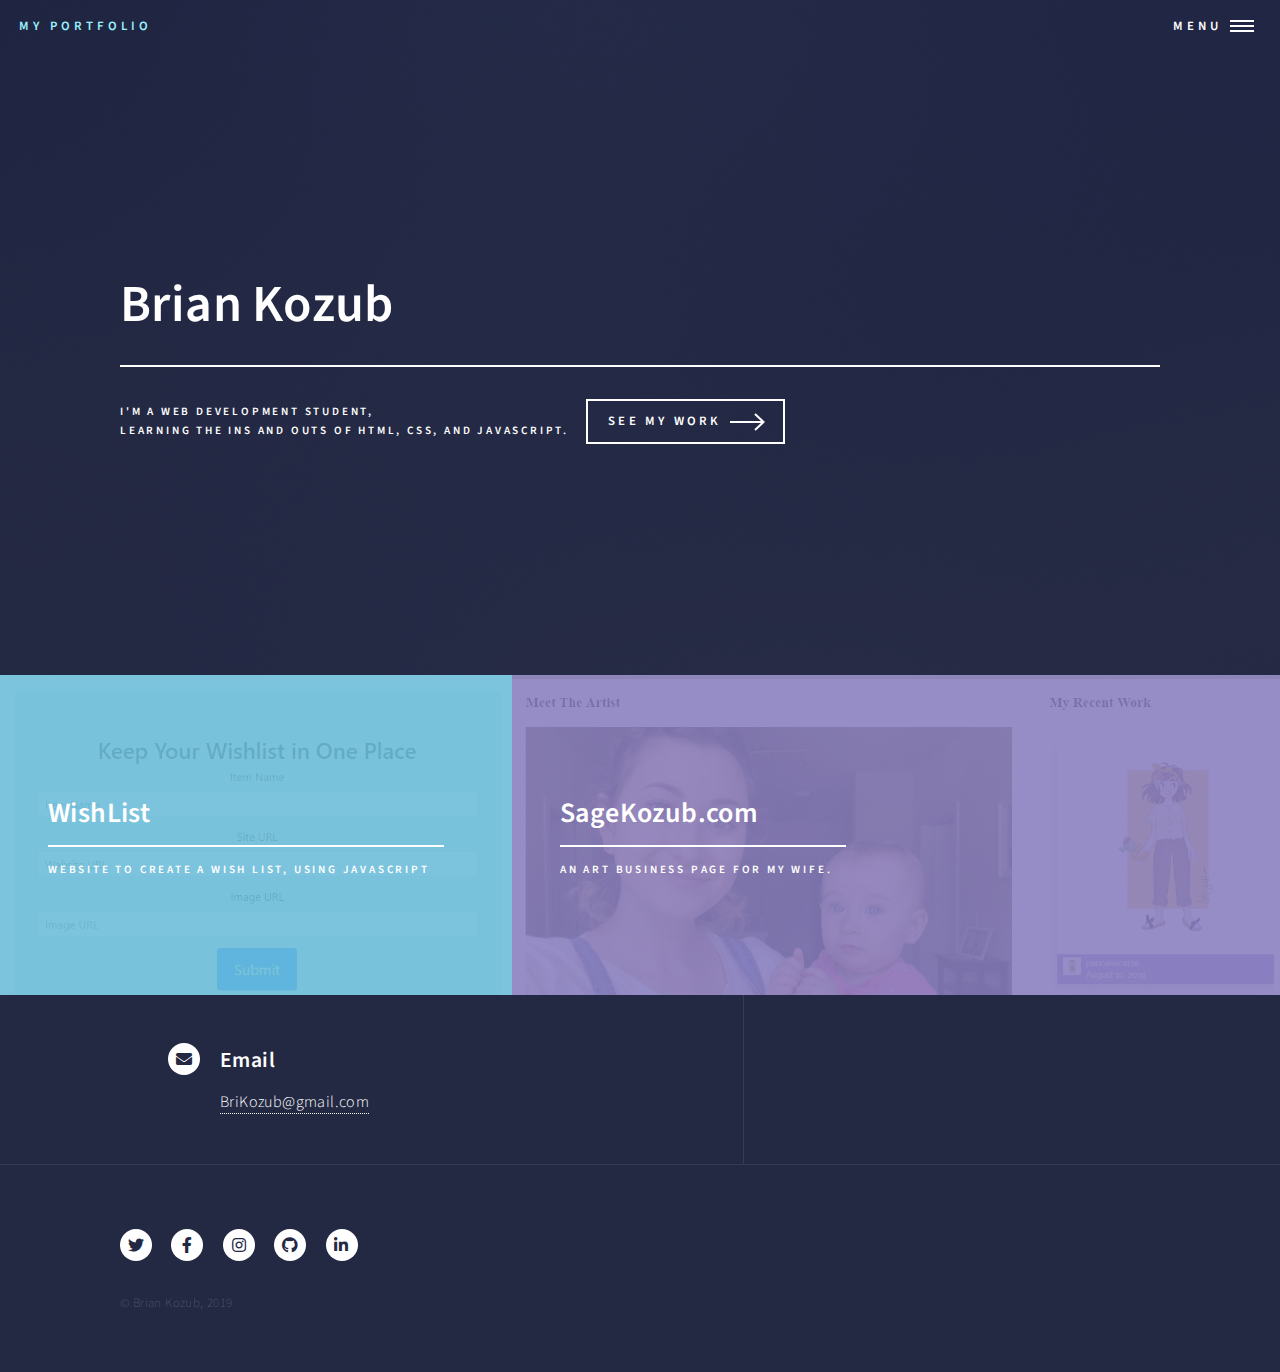
==== index.html @ 7ae71f81 "Add files via upload" ====
<!DOCTYPE HTML>
<!--
	Forty by HTML5 UP
	html5up.net | @ajlkn
	Free for personal and commercial use under the CCA 3.0 license (html5up.net/license)
-->
<html>
	<head>
		<title>My Portfolio</title>
		<meta charset="utf-8" />
		<meta name="viewport" content="width=device-width, initial-scale=1, user-scalable=no" />
		<link rel="stylesheet" href="assets/css/main.css" />
		<noscript><link rel="stylesheet" href="assets/css/noscript.css" /></noscript>
	</head>
	<body class="is-preload">

		<!-- Wrapper -->
			<div id="wrapper">

				<!-- Header -->
					<header id="header" class="alt">
						<a href="index.html" class="logo">My Portfolio</span></a>
						<nav>
							<a href="#menu">Menu</a>
						</nav>
					</header>

				<!-- Menu -->
					<nav id="menu">
						<ul class="links">
							<li><a href="index.html">Home</a></li>
							<li><a href="#one">My Work</a></li>
						</ul>
					</nav>

				<!-- Banner -->
					<section id="banner" class="major">
						<div class="inner">
							<header class="major">
								<h1>Brian Kozub</h1>
							</header>
							<div class="content">
								<p>I'm a web development student,<br>
									learning the ins and outs of HTML, CSS, and JavaScript.</p>
								<ul class="actions">
									<li><a href="#one" class="button next scrolly">See my work</a></li>
								</ul>
							</div>
						</div>
					</section>

				<!-- Main -->
					<div id="main">

						<!-- WishList -->
							<section id="one" class="tiles">
								<article>
									<span class="image">
										<img src="images/pic01.jpg" alt="" />
									</span>
									<header class="major">
										<h3><a href="https://github.com/ticet11/WishList" target="_blank" class="link">WishList</a></h3>
										<p>Website to create a wish list, using JavaScript</p>
									</header>
								</article>
								<article>
									<span class="image">
										<img src="images/pic02.jpg" alt="" />
									</span>
									<header class="major">
										<h3><a href="https://github.com/ticet11/Art-By-Sage" class="link">SageKozub.com</a></h3>
										<p>An art business page for my wife.</p>
									</header>
								</article>
			<!--					<article>
									<span class="image">
										<img src="images/pic03.jpg" alt="" />
									</span>
									<header class="major">
										<h3><a href="landing.html" class="link">Magna</a></h3>
										<p>Lorem etiam nullam</p>
									</header>
								</article> -->
				<!--				<article>
									<span class="image">
										<img src="images/pic04.jpg" alt="" />
									</span>
									<header class="major">
										<h3><a href="landing.html" class="link">Ipsum</a></h3>
										<p>Nisl sed aliquam</p>
									</header>
								</article> -->
				<!--				<article>
									<span class="image">
										<img src="images/pic05.jpg" alt="" />
									</span>
									<header class="major">
										<h3><a href="landing.html" class="link">Consequat</a></h3>
										<p>Ipsum dolor sit amet</p>
									</header>
								</article> -->
						<!--		<article>
									<span class="image">
										<img src="images/pic06.jpg" alt="" />
									</span>
									<header class="major">
										<h3><a href="landing.html" class="link">Etiam</a></h3>
										<p>Feugiat amet tempus</p>
									</header>
								</article> -->
							</section>

					</div>

				<!-- Contact -->
					<section id="contact">
						<div class="inner">
							<section class="split">
								<section>
									<div class="contact-method">
										<span class="icon solid alt fa-envelope"></span>
										<h3>Email</h3>
										<a href="#">BriKozub@gmail.com</a>
									</div>
								</section>
							</section>
						</div>
					</section>

				<!-- Footer -->
					<footer id="footer">
						<div class="inner">
							<ul class="icons">
								<li><a href="https://twitter.com/ticet11" class="icon brands alt fa-twitter"><span class="label">Twitter</span></a></li>
								<li><a href="https://www.facebook.com/brian.m.kozub" class="icon brands alt fa-facebook-f"><span class="label">Facebook</span></a></li>
								<li><a href="https://www.instagram.com/ticet11/" class="icon brands alt fa-instagram"><span class="label">Instagram</span></a></li>
								<li><a href="https://github.com/ticet11" class="icon brands alt fa-github"><span class="label">GitHub</span></a></li>
								<li><a href="https://www.linkedin.com/in/briankozub/" class="icon brands alt fa-linkedin-in"><span class="label">LinkedIn</span></a></li>
							</ul>
							<ul class="copyright">
								<li>&copy; Brian Kozub, 2019</li>
							</ul>
						</div>
					</footer>

			</div>

		<!-- Scripts -->
			<script src="assets/js/jquery.min.js"></script>
			<script src="assets/js/jquery.scrolly.min.js"></script>
			<script src="assets/js/jquery.scrollex.min.js"></script>
			<script src="assets/js/browser.min.js"></script>
			<script src="assets/js/breakpoints.min.js"></script>
			<script src="assets/js/util.js"></script>
			<script src="assets/js/main.js"></script>

	</body>
</html>
---- assets/css/main.css ----
@import url(fontawesome-all.min.css);
@import url("https://fonts.googleapis.com/css?family=Source+Sans+Pro:300,300italic,600,600italic");

/*
	Forty by HTML5 UP
	html5up.net | @ajlkn
	Free for personal and commercial use under the CCA 3.0 license (html5up.net/license)
*/

html, body, div, span, applet, object,
iframe, h1, h2, h3, h4, h5, h6, p, blockquote,
pre, a, abbr, acronym, address, big, cite,
code, del, dfn, em, img, ins, kbd, q, s, samp,
small, strike, strong, sub, sup, tt, var, b,
u, i, center, dl, dt, dd, ol, ul, li, fieldset,
form, label, legend, table, caption, tbody,
tfoot, thead, tr, th, td, article, aside,
canvas, details, embed, figure, figcaption,
footer, header, hgroup, menu, nav, output, ruby,
section, summary, time, mark, audio, video {
	margin: 0;
	padding: 0;
	border: 0;
	font-size: 100%;
	font: inherit;
	vertical-align: baseline;}

article, aside, details, figcaption, figure,
footer, header, hgroup, menu, nav, section {
	display: block;}

body {
	line-height: 1;
}

ol, ul {
	list-style: none;
}

blockquote, q {
	quotes: none;
}

	blockquote:before, blockquote:after, q:before, q:after {
		content: '';
		content: none;
	}

table {
	border-collapse: collapse;
	border-spacing: 0;
}

body {
	-webkit-text-size-adjust: none;
}

mark {
	background-color: transparent;
	color: inherit;
}

input::-moz-focus-inner {
	border: 0;
	padding: 0;
}

input, select, textarea {
	-moz-appearance: none;
	-webkit-appearance: none;
	-ms-appearance: none;
	appearance: none;
}

/* Basic */

	@-ms-viewport {
		width: device-width;
	}

	body {
		-ms-overflow-style: scrollbar;
	}

	@media screen and (max-width: 480px) {

		html, body {
			min-width: 320px;
		}

	}

	html {
		box-sizing: border-box;
	}

	*, *:before, *:after {
		box-sizing: inherit;
	}

	body {
		background: #242943;
	}

		body.is-preload *, body.is-preload *:before, body.is-preload *:after {
			-moz-animation: none !important;
			-webkit-animation: none !important;
			-ms-animation: none !important;
			animation: none !important;
			-moz-transition: none !important;
			-webkit-transition: none !important;
			-ms-transition: none !important;
			transition: none !important;
		}

/* Type */

	body, input, select, textarea {
		color: #ffffff;
		font-family: "Source Sans Pro", Helvetica, sans-serif;
		font-size: 17pt;
		font-weight: 300;
		letter-spacing: 0.025em;
		line-height: 1.65;
	}

		@media screen and (max-width: 1680px) {

			body, input, select, textarea {
				font-size: 14pt;
			}

		}

		@media screen and (max-width: 1280px) {

			body, input, select, textarea {
				font-size: 12pt;
			}

		}

		@media screen and (max-width: 360px) {

			body, input, select, textarea {
				font-size: 11pt;
			}

		}

	a {
		-moz-transition: color 0.2s ease-in-out, border-bottom-color 0.2s ease-in-out;
		-webkit-transition: color 0.2s ease-in-out, border-bottom-color 0.2s ease-in-out;
		-ms-transition: color 0.2s ease-in-out, border-bottom-color 0.2s ease-in-out;
		transition: color 0.2s ease-in-out, border-bottom-color 0.2s ease-in-out;
		border-bottom: dotted 1px;
		color: inherit;
		text-decoration: none;
	}

		a:hover {
			border-bottom-color: transparent;
			color: #9bf1ff !important;
		}

		a:active {
			color: #53e3fb !important;
		}

	strong, b {
		color: #ffffff;
		font-weight: 600;
	}

	em, i {
		font-style: italic;
	}

	p {
		margin: 0 0 2em 0;
	}

	h1, h2, h3, h4, h5, h6 {
		color: #ffffff;
		font-weight: 600;
		line-height: 1.65;
		margin: 0 0 1em 0;
	}

		h1 a, h2 a, h3 a, h4 a, h5 a, h6 a {
			color: inherit;
			border-bottom: 0;
		}

	h1 {
		font-size: 2.5em;
	}

	h2 {
		font-size: 1.75em;
	}

	h3 {
		font-size: 1.35em;
	}

	h4 {
		font-size: 1.1em;
	}

	h5 {
		font-size: 0.9em;
	}

	h6 {
		font-size: 0.7em;
	}

	@media screen and (max-width: 736px) {

		h1 {
			font-size: 2em;
		}

		h2 {
			font-size: 1.5em;
		}

		h3 {
			font-size: 1.25em;
		}

	}

	sub {
		font-size: 0.8em;
		position: relative;
		top: 0.5em;
	}

	sup {
		font-size: 0.8em;
		position: relative;
		top: -0.5em;
	}

	blockquote {
		border-left: solid 4px rgba(212, 212, 255, 0.1);
		font-style: italic;
		margin: 0 0 2em 0;
		padding: 0.5em 0 0.5em 2em;
	}

	code {
		background: rgba(212, 212, 255, 0.035);
		font-family: "Courier New", monospace;
		font-size: 0.9em;
		margin: 0 0.25em;
		padding: 0.25em 0.65em;
	}

	pre {
		-webkit-overflow-scrolling: touch;
		font-family: "Courier New", monospace;
		font-size: 0.9em;
		margin: 0 0 2em 0;
	}

		pre code {
			display: block;
			line-height: 1.75;
			padding: 1em 1.5em;
			overflow-x: auto;
		}

	hr {
		border: 0;
		border-bottom: solid 1px rgba(212, 212, 255, 0.1);
		margin: 2em 0;
	}

		hr.major {
			margin: 3em 0;
		}

	.align-left {
		text-align: left;
	}

	.align-center {
		text-align: center;
	}

	.align-right {
		text-align: right;
	}

/* Row */

	.row {
		display: flex;
		flex-wrap: wrap;
		box-sizing: border-box;
		align-items: stretch;
	}

		.row > * {
			box-sizing: border-box;
		}

		.row.gtr-uniform > * > :last-child {
			margin-bottom: 0;
		}

		.row.aln-left {
			justify-content: flex-start;
		}

		.row.aln-center {
			justify-content: center;
		}

		.row.aln-right {
			justify-content: flex-end;
		}

		.row.aln-top {
			align-items: flex-start;
		}

		.row.aln-middle {
			align-items: center;
		}

		.row.aln-bottom {
			align-items: flex-end;
		}

		.row > .imp {
			order: -1;
		}

		.row > .col-1 {
			width: 8.33333%;
		}

		.row > .off-1 {
			margin-left: 8.33333%;
		}

		.row > .col-2 {
			width: 16.66667%;
		}

		.row > .off-2 {
			margin-left: 16.66667%;
		}

		.row > .col-3 {
			width: 25%;
		}

		.row > .off-3 {
			margin-left: 25%;
		}

		.row > .col-4 {
			width: 33.33333%;
		}

		.row > .off-4 {
			margin-left: 33.33333%;
		}

		.row > .col-5 {
			width: 41.66667%;
		}

		.row > .off-5 {
			margin-left: 41.66667%;
		}

		.row > .col-6 {
			width: 50%;
		}

		.row > .off-6 {
			margin-left: 50%;
		}

		.row > .col-7 {
			width: 58.33333%;
		}

		.row > .off-7 {
			margin-left: 58.33333%;
		}

		.row > .col-8 {
			width: 66.66667%;
		}

		.row > .off-8 {
			margin-left: 66.66667%;
		}

		.row > .col-9 {
			width: 75%;
		}

		.row > .off-9 {
			margin-left: 75%;
		}

		.row > .col-10 {
			width: 83.33333%;
		}

		.row > .off-10 {
			margin-left: 83.33333%;
		}

		.row > .col-11 {
			width: 91.66667%;
		}

		.row > .off-11 {
			margin-left: 91.66667%;
		}

		.row > .col-12 {
			width: 100%;
		}

		.row > .off-12 {
			margin-left: 100%;
		}

		.row.gtr-0 {
			margin-top: 0;
			margin-left: 0em;
		}

			.row.gtr-0 > * {
				padding: 0 0 0 0em;
			}

			.row.gtr-0.gtr-uniform {
				margin-top: 0em;
			}

				.row.gtr-0.gtr-uniform > * {
					padding-top: 0em;
				}

		.row.gtr-25 {
			margin-top: 0;
			margin-left: -0.5em;
		}

			.row.gtr-25 > * {
				padding: 0 0 0 0.5em;
			}

			.row.gtr-25.gtr-uniform {
				margin-top: -0.5em;
			}

				.row.gtr-25.gtr-uniform > * {
					padding-top: 0.5em;
				}

		.row.gtr-50 {
			margin-top: 0;
			margin-left: -1em;
		}

			.row.gtr-50 > * {
				padding: 0 0 0 1em;
			}

			.row.gtr-50.gtr-uniform {
				margin-top: -1em;
			}

				.row.gtr-50.gtr-uniform > * {
					padding-top: 1em;
				}

		.row {
			margin-top: 0;
			margin-left: -2em;
		}

			.row > * {
				padding: 0 0 0 2em;
			}

			.row.gtr-uniform {
				margin-top: -2em;
			}

				.row.gtr-uniform > * {
					padding-top: 2em;
				}

		.row.gtr-150 {
			margin-top: 0;
			margin-left: -3em;
		}

			.row.gtr-150 > * {
				padding: 0 0 0 3em;
			}

			.row.gtr-150.gtr-uniform {
				margin-top: -3em;
			}

				.row.gtr-150.gtr-uniform > * {
					padding-top: 3em;
				}

		.row.gtr-200 {
			margin-top: 0;
			margin-left: -4em;
		}

			.row.gtr-200 > * {
				padding: 0 0 0 4em;
			}

			.row.gtr-200.gtr-uniform {
				margin-top: -4em;
			}

				.row.gtr-200.gtr-uniform > * {
					padding-top: 4em;
				}

		@media screen and (max-width: 1680px) {

			.row {
				display: flex;
				flex-wrap: wrap;
				box-sizing: border-box;
				align-items: stretch;
			}

				.row > * {
					box-sizing: border-box;
				}

				.row.gtr-uniform > * > :last-child {
					margin-bottom: 0;
				}

				.row.aln-left {
					justify-content: flex-start;
				}

				.row.aln-center {
					justify-content: center;
				}

				.row.aln-right {
					justify-content: flex-end;
				}

				.row.aln-top {
					align-items: flex-start;
				}

				.row.aln-middle {
					align-items: center;
				}

				.row.aln-bottom {
					align-items: flex-end;
				}

				.row > .imp-xlarge {
					order: -1;
				}

				.row > .col-1-xlarge {
					width: 8.33333%;
				}

				.row > .off-1-xlarge {
					margin-left: 8.33333%;
				}

				.row > .col-2-xlarge {
					width: 16.66667%;
				}

				.row > .off-2-xlarge {
					margin-left: 16.66667%;
				}

				.row > .col-3-xlarge {
					width: 25%;
				}

				.row > .off-3-xlarge {
					margin-left: 25%;
				}

				.row > .col-4-xlarge {
					width: 33.33333%;
				}

				.row > .off-4-xlarge {
					margin-left: 33.33333%;
				}

				.row > .col-5-xlarge {
					width: 41.66667%;
				}

				.row > .off-5-xlarge {
					margin-left: 41.66667%;
				}

				.row > .col-6-xlarge {
					width: 50%;
				}

				.row > .off-6-xlarge {
					margin-left: 50%;
				}

				.row > .col-7-xlarge {
					width: 58.33333%;
				}

				.row > .off-7-xlarge {
					margin-left: 58.33333%;
				}

				.row > .col-8-xlarge {
					width: 66.66667%;
				}

				.row > .off-8-xlarge {
					margin-left: 66.66667%;
				}

				.row > .col-9-xlarge {
					width: 75%;
				}

				.row > .off-9-xlarge {
					margin-left: 75%;
				}

				.row > .col-10-xlarge {
					width: 83.33333%;
				}

				.row > .off-10-xlarge {
					margin-left: 83.33333%;
				}

				.row > .col-11-xlarge {
					width: 91.66667%;
				}

				.row > .off-11-xlarge {
					margin-left: 91.66667%;
				}

				.row > .col-12-xlarge {
					width: 100%;
				}

				.row > .off-12-xlarge {
					margin-left: 100%;
				}

				.row.gtr-0 {
					margin-top: 0;
					margin-left: 0em;
				}

					.row.gtr-0 > * {
						padding: 0 0 0 0em;
					}

					.row.gtr-0.gtr-uniform {
						margin-top: 0em;
					}

						.row.gtr-0.gtr-uniform > * {
							padding-top: 0em;
						}

				.row.gtr-25 {
					margin-top: 0;
					margin-left: -0.5em;
				}

					.row.gtr-25 > * {
						padding: 0 0 0 0.5em;
					}

					.row.gtr-25.gtr-uniform {
						margin-top: -0.5em;
					}

						.row.gtr-25.gtr-uniform > * {
							padding-top: 0.5em;
						}

				.row.gtr-50 {
					margin-top: 0;
					margin-left: -1em;
				}

					.row.gtr-50 > * {
						padding: 0 0 0 1em;
					}

					.row.gtr-50.gtr-uniform {
						margin-top: -1em;
					}

						.row.gtr-50.gtr-uniform > * {
							padding-top: 1em;
						}

				.row {
					margin-top: 0;
					margin-left: -2em;
				}

					.row > * {
						padding: 0 0 0 2em;
					}

					.row.gtr-uniform {
						margin-top: -2em;
					}

						.row.gtr-uniform > * {
							padding-top: 2em;
						}

				.row.gtr-150 {
					margin-top: 0;
					margin-left: -3em;
				}

					.row.gtr-150 > * {
						padding: 0 0 0 3em;
					}

					.row.gtr-150.gtr-uniform {
						margin-top: -3em;
					}

						.row.gtr-150.gtr-uniform > * {
							padding-top: 3em;
						}

				.row.gtr-200 {
					margin-top: 0;
					margin-left: -4em;
				}

					.row.gtr-200 > * {
						padding: 0 0 0 4em;
					}

					.row.gtr-200.gtr-uniform {
						margin-top: -4em;
					}

						.row.gtr-200.gtr-uniform > * {
							padding-top: 4em;
						}

		}

		@media screen and (max-width: 1280px) {

			.row {
				display: flex;
				flex-wrap: wrap;
				box-sizing: border-box;
				align-items: stretch;
			}

				.row > * {
					box-sizing: border-box;
				}

				.row.gtr-uniform > * > :last-child {
					margin-bottom: 0;
				}

				.row.aln-left {
					justify-content: flex-start;
				}

				.row.aln-center {
					justify-content: center;
				}

				.row.aln-right {
					justify-content: flex-end;
				}

				.row.aln-top {
					align-items: flex-start;
				}

				.row.aln-middle {
					align-items: center;
				}

				.row.aln-bottom {
					align-items: flex-end;
				}

				.row > .imp-large {
					order: -1;
				}

				.row > .col-1-large {
					width: 8.33333%;
				}

				.row > .off-1-large {
					margin-left: 8.33333%;
				}

				.row > .col-2-large {
					width: 16.66667%;
				}

				.row > .off-2-large {
					margin-left: 16.66667%;
				}

				.row > .col-3-large {
					width: 25%;
				}

				.row > .off-3-large {
					margin-left: 25%;
				}

				.row > .col-4-large {
					width: 33.33333%;
				}

				.row > .off-4-large {
					margin-left: 33.33333%;
				}

				.row > .col-5-large {
					width: 41.66667%;
				}

				.row > .off-5-large {
					margin-left: 41.66667%;
				}

				.row > .col-6-large {
					width: 50%;
				}

				.row > .off-6-large {
					margin-left: 50%;
				}

				.row > .col-7-large {
					width: 58.33333%;
				}

				.row > .off-7-large {
					margin-left: 58.33333%;
				}

				.row > .col-8-large {
					width: 66.66667%;
				}

				.row > .off-8-large {
					margin-left: 66.66667%;
				}

				.row > .col-9-large {
					width: 75%;
				}

				.row > .off-9-large {
					margin-left: 75%;
				}

				.row > .col-10-large {
					width: 83.33333%;
				}

				.row > .off-10-large {
					margin-left: 83.33333%;
				}

				.row > .col-11-large {
					width: 91.66667%;
				}

				.row > .off-11-large {
					margin-left: 91.66667%;
				}

				.row > .col-12-large {
					width: 100%;
				}

				.row > .off-12-large {
					margin-left: 100%;
				}

				.row.gtr-0 {
					margin-top: 0;
					margin-left: 0em;
				}

					.row.gtr-0 > * {
						padding: 0 0 0 0em;
					}

					.row.gtr-0.gtr-uniform {
						margin-top: 0em;
					}

						.row.gtr-0.gtr-uniform > * {
							padding-top: 0em;
						}

				.row.gtr-25 {
					margin-top: 0;
					margin-left: -0.375em;
				}

					.row.gtr-25 > * {
						padding: 0 0 0 0.375em;
					}

					.row.gtr-25.gtr-uniform {
						margin-top: -0.375em;
					}

						.row.gtr-25.gtr-uniform > * {
							padding-top: 0.375em;
						}

				.row.gtr-50 {
					margin-top: 0;
					margin-left: -0.75em;
				}

					.row.gtr-50 > * {
						padding: 0 0 0 0.75em;
					}

					.row.gtr-50.gtr-uniform {
						margin-top: -0.75em;
					}

						.row.gtr-50.gtr-uniform > * {
							padding-top: 0.75em;
						}

				.row {
					margin-top: 0;
					margin-left: -1.5em;
				}

					.row > * {
						padding: 0 0 0 1.5em;
					}

					.row.gtr-uniform {
						margin-top: -1.5em;
					}

						.row.gtr-uniform > * {
							padding-top: 1.5em;
						}

				.row.gtr-150 {
					margin-top: 0;
					margin-left: -2.25em;
				}

					.row.gtr-150 > * {
						padding: 0 0 0 2.25em;
					}

					.row.gtr-150.gtr-uniform {
						margin-top: -2.25em;
					}

						.row.gtr-150.gtr-uniform > * {
							padding-top: 2.25em;
						}

				.row.gtr-200 {
					margin-top: 0;
					margin-left: -3em;
				}

					.row.gtr-200 > * {
						padding: 0 0 0 3em;
					}

					.row.gtr-200.gtr-uniform {
						margin-top: -3em;
					}

						.row.gtr-200.gtr-uniform > * {
							padding-top: 3em;
						}

		}

		@media screen and (max-width: 980px) {

			.row {
				display: flex;
				flex-wrap: wrap;
				box-sizing: border-box;
				align-items: stretch;
			}

				.row > * {
					box-sizing: border-box;
				}

				.row.gtr-uniform > * > :last-child {
					margin-bottom: 0;
				}

				.row.aln-left {
					justify-content: flex-start;
				}

				.row.aln-center {
					justify-content: center;
				}

				.row.aln-right {
					justify-content: flex-end;
				}

				.row.aln-top {
					align-items: flex-start;
				}

				.row.aln-middle {
					align-items: center;
				}

				.row.aln-bottom {
					align-items: flex-end;
				}

				.row > .imp-medium {
					order: -1;
				}

				.row > .col-1-medium {
					width: 8.33333%;
				}

				.row > .off-1-medium {
					margin-left: 8.33333%;
				}

				.row > .col-2-medium {
					width: 16.66667%;
				}

				.row > .off-2-medium {
					margin-left: 16.66667%;
				}

				.row > .col-3-medium {
					width: 25%;
				}

				.row > .off-3-medium {
					margin-left: 25%;
				}

				.row > .col-4-medium {
					width: 33.33333%;
				}

				.row > .off-4-medium {
					margin-left: 33.33333%;
				}

				.row > .col-5-medium {
					width: 41.66667%;
				}

				.row > .off-5-medium {
					margin-left: 41.66667%;
				}

				.row > .col-6-medium {
					width: 50%;
				}

				.row > .off-6-medium {
					margin-left: 50%;
				}

				.row > .col-7-medium {
					width: 58.33333%;
				}

				.row > .off-7-medium {
					margin-left: 58.33333%;
				}

				.row > .col-8-medium {
					width: 66.66667%;
				}

				.row > .off-8-medium {
					margin-left: 66.66667%;
				}

				.row > .col-9-medium {
					width: 75%;
				}

				.row > .off-9-medium {
					margin-left: 75%;
				}

				.row > .col-10-medium {
					width: 83.33333%;
				}

				.row > .off-10-medium {
					margin-left: 83.33333%;
				}

				.row > .col-11-medium {
					width: 91.66667%;
				}

				.row > .off-11-medium {
					margin-left: 91.66667%;
				}

				.row > .col-12-medium {
					width: 100%;
				}

				.row > .off-12-medium {
					margin-left: 100%;
				}

				.row.gtr-0 {
					margin-top: 0;
					margin-left: 0em;
				}

					.row.gtr-0 > * {
						padding: 0 0 0 0em;
					}

					.row.gtr-0.gtr-uniform {
						margin-top: 0em;
					}

						.row.gtr-0.gtr-uniform > * {
							padding-top: 0em;
						}

				.row.gtr-25 {
					margin-top: 0;
					margin-left: -0.375em;
				}

					.row.gtr-25 > * {
						padding: 0 0 0 0.375em;
					}

					.row.gtr-25.gtr-uniform {
						margin-top: -0.375em;
					}

						.row.gtr-25.gtr-uniform > * {
							padding-top: 0.375em;
						}

				.row.gtr-50 {
					margin-top: 0;
					margin-left: -0.75em;
				}

					.row.gtr-50 > * {
						padding: 0 0 0 0.75em;
					}

					.row.gtr-50.gtr-uniform {
						margin-top: -0.75em;
					}

						.row.gtr-50.gtr-uniform > * {
							padding-top: 0.75em;
						}

				.row {
					margin-top: 0;
					margin-left: -1.5em;
				}

					.row > * {
						padding: 0 0 0 1.5em;
					}

					.row.gtr-uniform {
						margin-top: -1.5em;
					}

						.row.gtr-uniform > * {
							padding-top: 1.5em;
						}

				.row.gtr-150 {
					margin-top: 0;
					margin-left: -2.25em;
				}

					.row.gtr-150 > * {
						padding: 0 0 0 2.25em;
					}

					.row.gtr-150.gtr-uniform {
						margin-top: -2.25em;
					}

						.row.gtr-150.gtr-uniform > * {
							padding-top: 2.25em;
						}

				.row.gtr-200 {
					margin-top: 0;
					margin-left: -3em;
				}

					.row.gtr-200 > * {
						padding: 0 0 0 3em;
					}

					.row.gtr-200.gtr-uniform {
						margin-top: -3em;
					}

						.row.gtr-200.gtr-uniform > * {
							padding-top: 3em;
						}

		}

		@media screen and (max-width: 736px) {

			.row {
				display: flex;
				flex-wrap: wrap;
				box-sizing: border-box;
				align-items: stretch;
			}

				.row > * {
					box-sizing: border-box;
				}

				.row.gtr-uniform > * > :last-child {
					margin-bottom: 0;
				}

				.row.aln-left {
					justify-content: flex-start;
				}

				.row.aln-center {
					justify-content: center;
				}

				.row.aln-right {
					justify-content: flex-end;
				}

				.row.aln-top {
					align-items: flex-start;
				}

				.row.aln-middle {
					align-items: center;
				}

				.row.aln-bottom {
					align-items: flex-end;
				}

				.row > .imp-small {
					order: -1;
				}

				.row > .col-1-small {
					width: 8.33333%;
				}

				.row > .off-1-small {
					margin-left: 8.33333%;
				}

				.row > .col-2-small {
					width: 16.66667%;
				}

				.row > .off-2-small {
					margin-left: 16.66667%;
				}

				.row > .col-3-small {
					width: 25%;
				}

				.row > .off-3-small {
					margin-left: 25%;
				}

				.row > .col-4-small {
					width: 33.33333%;
				}

				.row > .off-4-small {
					margin-left: 33.33333%;
				}

				.row > .col-5-small {
					width: 41.66667%;
				}

				.row > .off-5-small {
					margin-left: 41.66667%;
				}

				.row > .col-6-small {
					width: 50%;
				}

				.row > .off-6-small {
					margin-left: 50%;
				}

				.row > .col-7-small {
					width: 58.33333%;
				}

				.row > .off-7-small {
					margin-left: 58.33333%;
				}

				.row > .col-8-small {
					width: 66.66667%;
				}

				.row > .off-8-small {
					margin-left: 66.66667%;
				}

				.row > .col-9-small {
					width: 75%;
				}

				.row > .off-9-small {
					margin-left: 75%;
				}

				.row > .col-10-small {
					width: 83.33333%;
				}

				.row > .off-10-small {
					margin-left: 83.33333%;
				}

				.row > .col-11-small {
					width: 91.66667%;
				}

				.row > .off-11-small {
					margin-left: 91.66667%;
				}

				.row > .col-12-small {
					width: 100%;
				}

				.row > .off-12-small {
					margin-left: 100%;
				}

				.row.gtr-0 {
					margin-top: 0;
					margin-left: 0em;
				}

					.row.gtr-0 > * {
						padding: 0 0 0 0em;
					}

					.row.gtr-0.gtr-uniform {
						margin-top: 0em;
					}

						.row.gtr-0.gtr-uniform > * {
							padding-top: 0em;
						}

				.row.gtr-25 {
					margin-top: 0;
					margin-left: -0.3125em;
				}

					.row.gtr-25 > * {
						padding: 0 0 0 0.3125em;
					}

					.row.gtr-25.gtr-uniform {
						margin-top: -0.3125em;
					}

						.row.gtr-25.gtr-uniform > * {
							padding-top: 0.3125em;
						}

				.row.gtr-50 {
					margin-top: 0;
					margin-left: -0.625em;
				}

					.row.gtr-50 > * {
						padding: 0 0 0 0.625em;
					}

					.row.gtr-50.gtr-uniform {
						margin-top: -0.625em;
					}

						.row.gtr-50.gtr-uniform > * {
							padding-top: 0.625em;
						}

				.row {
					margin-top: 0;
					margin-left: -1.25em;
				}

					.row > * {
						padding: 0 0 0 1.25em;
					}

					.row.gtr-uniform {
						margin-top: -1.25em;
					}

						.row.gtr-uniform > * {
							padding-top: 1.25em;
						}

				.row.gtr-150 {
					margin-top: 0;
					margin-left: -1.875em;
				}

					.row.gtr-150 > * {
						padding: 0 0 0 1.875em;
					}

					.row.gtr-150.gtr-uniform {
						margin-top: -1.875em;
					}

						.row.gtr-150.gtr-uniform > * {
							padding-top: 1.875em;
						}

				.row.gtr-200 {
					margin-top: 0;
					margin-left: -2.5em;
				}

					.row.gtr-200 > * {
						padding: 0 0 0 2.5em;
					}

					.row.gtr-200.gtr-uniform {
						margin-top: -2.5em;
					}

						.row.gtr-200.gtr-uniform > * {
							padding-top: 2.5em;
						}

		}

		@media screen and (max-width: 480px) {

			.row {
				display: flex;
				flex-wrap: wrap;
				box-sizing: border-box;
				align-items: stretch;
			}

				.row > * {
					box-sizing: border-box;
				}

				.row.gtr-uniform > * > :last-child {
					margin-bottom: 0;
				}

				.row.aln-left {
					justify-content: flex-start;
				}

				.row.aln-center {
					justify-content: center;
				}

				.row.aln-right {
					justify-content: flex-end;
				}

				.row.aln-top {
					align-items: flex-start;
				}

				.row.aln-middle {
					align-items: center;
				}

				.row.aln-bottom {
					align-items: flex-end;
				}

				.row > .imp-xsmall {
					order: -1;
				}

				.row > .col-1-xsmall {
					width: 8.33333%;
				}

				.row > .off-1-xsmall {
					margin-left: 8.33333%;
				}

				.row > .col-2-xsmall {
					width: 16.66667%;
				}

				.row > .off-2-xsmall {
					margin-left: 16.66667%;
				}

				.row > .col-3-xsmall {
					width: 25%;
				}

				.row > .off-3-xsmall {
					margin-left: 25%;
				}

				.row > .col-4-xsmall {
					width: 33.33333%;
				}

				.row > .off-4-xsmall {
					margin-left: 33.33333%;
				}

				.row > .col-5-xsmall {
					width: 41.66667%;
				}

				.row > .off-5-xsmall {
					margin-left: 41.66667%;
				}

				.row > .col-6-xsmall {
					width: 50%;
				}

				.row > .off-6-xsmall {
					margin-left: 50%;
				}

				.row > .col-7-xsmall {
					width: 58.33333%;
				}

				.row > .off-7-xsmall {
					margin-left: 58.33333%;
				}

				.row > .col-8-xsmall {
					width: 66.66667%;
				}

				.row > .off-8-xsmall {
					margin-left: 66.66667%;
				}

				.row > .col-9-xsmall {
					width: 75%;
				}

				.row > .off-9-xsmall {
					margin-left: 75%;
				}

				.row > .col-10-xsmall {
					width: 83.33333%;
				}

				.row > .off-10-xsmall {
					margin-left: 83.33333%;
				}

				.row > .col-11-xsmall {
					width: 91.66667%;
				}

				.row > .off-11-xsmall {
					margin-left: 91.66667%;
				}

				.row > .col-12-xsmall {
					width: 100%;
				}

				.row > .off-12-xsmall {
					margin-left: 100%;
				}

				.row.gtr-0 {
					margin-top: 0;
					margin-left: 0em;
				}

					.row.gtr-0 > * {
						padding: 0 0 0 0em;
					}

					.row.gtr-0.gtr-uniform {
						margin-top: 0em;
					}

						.row.gtr-0.gtr-uniform > * {
							padding-top: 0em;
						}

				.row.gtr-25 {
					margin-top: 0;
					margin-left: -0.3125em;
				}

					.row.gtr-25 > * {
						padding: 0 0 0 0.3125em;
					}

					.row.gtr-25.gtr-uniform {
						margin-top: -0.3125em;
					}

						.row.gtr-25.gtr-uniform > * {
							padding-top: 0.3125em;
						}

				.row.gtr-50 {
					margin-top: 0;
					margin-left: -0.625em;
				}

					.row.gtr-50 > * {
						padding: 0 0 0 0.625em;
					}

					.row.gtr-50.gtr-uniform {
						margin-top: -0.625em;
					}

						.row.gtr-50.gtr-uniform > * {
							padding-top: 0.625em;
						}

				.row {
					margin-top: 0;
					margin-left: -1.25em;
				}

					.row > * {
						padding: 0 0 0 1.25em;
					}

					.row.gtr-uniform {
						margin-top: -1.25em;
					}

						.row.gtr-uniform > * {
							padding-top: 1.25em;
						}

				.row.gtr-150 {
					margin-top: 0;
					margin-left: -1.875em;
				}

					.row.gtr-150 > * {
						padding: 0 0 0 1.875em;
					}

					.row.gtr-150.gtr-uniform {
						margin-top: -1.875em;
					}

						.row.gtr-150.gtr-uniform > * {
							padding-top: 1.875em;
						}

				.row.gtr-200 {
					margin-top: 0;
					margin-left: -2.5em;
				}

					.row.gtr-200 > * {
						padding: 0 0 0 2.5em;
					}

					.row.gtr-200.gtr-uniform {
						margin-top: -2.5em;
					}

						.row.gtr-200.gtr-uniform > * {
							padding-top: 2.5em;
						}

		}

/* Section/Article */

	section.special, article.special {
		text-align: center;
	}

	header.major {
		width: -moz-max-content;
		width: -webkit-max-content;
		width: -ms-max-content;
		width: max-content;
		margin-bottom: 2em;
	}

		header.major > :first-child {
			margin-bottom: 0;
			width: calc(100% + 0.5em);
		}

			header.major > :first-child:after {
				content: '';
				background-color: #ffffff;
				display: block;
				height: 2px;
				margin: 0.325em 0 0.5em 0;
				width: 100%;
			}

		header.major > p {
			font-size: 0.7em;
			font-weight: 600;
			letter-spacing: 0.25em;
			margin-bottom: 0;
			text-transform: uppercase;
		}

		body.is-ie header.major > :first-child:after {
			max-width: 9em;
		}

		body.is-ie header.major > h1:after {
			max-width: 100% !important;
		}

	@media screen and (max-width: 736px) {

		header.major > p br {
			display: none;
		}

	}

/* Form */

	form {
		margin: 0 0 2em 0;
	}

		form > :last-child {
			margin-bottom: 0;
		}

		form > .fields {
			display: -moz-flex;
			display: -webkit-flex;
			display: -ms-flex;
			display: flex;
			-moz-flex-wrap: wrap;
			-webkit-flex-wrap: wrap;
			-ms-flex-wrap: wrap;
			flex-wrap: wrap;
			width: calc(100% + 3em);
			margin: -1.5em 0 2em -1.5em;
		}

			form > .fields > .field {
				-moz-flex-grow: 0;
				-webkit-flex-grow: 0;
				-ms-flex-grow: 0;
				flex-grow: 0;
				-moz-flex-shrink: 0;
				-webkit-flex-shrink: 0;
				-ms-flex-shrink: 0;
				flex-shrink: 0;
				padding: 1.5em 0 0 1.5em;
				width: calc(100% - 1.5em);
			}

				form > .fields > .field.half {
					width: calc(50% - 0.75em);
				}

				form > .fields > .field.third {
					width: calc(100%/3 - 0.5em);
				}

				form > .fields > .field.quarter {
					width: calc(25% - 0.375em);
				}

		@media screen and (max-width: 480px) {

			form > .fields {
				width: calc(100% + 3em);
				margin: -1.5em 0 2em -1.5em;
			}

				form > .fields > .field {
					padding: 1.5em 0 0 1.5em;
					width: calc(100% - 1.5em);
				}

					form > .fields > .field.half {
						width: calc(100% - 1.5em);
					}

					form > .fields > .field.third {
						width: calc(100% - 1.5em);
					}

					form > .fields > .field.quarter {
						width: calc(100% - 1.5em);
					}

		}

	label {
		color: #ffffff;
		display: block;
		font-size: 0.8em;
		font-weight: 600;
		letter-spacing: 0.25em;
		margin: 0 0 1em 0;
		text-transform: uppercase;
	}

	input[type="text"],
	input[type="password"],
	input[type="email"],
	input[type="tel"],
	input[type="search"],
	input[type="url"],
	select,
	textarea {
		-moz-appearance: none;
		-webkit-appearance: none;
		-ms-appearance: none;
		appearance: none;
		background: rgba(212, 212, 255, 0.035);
		border: none;
		border-radius: 0;
		color: inherit;
		display: block;
		outline: 0;
		padding: 0 1em;
		text-decoration: none;
		width: 100%;
	}

		input[type="text"]:invalid,
		input[type="password"]:invalid,
		input[type="email"]:invalid,
		input[type="tel"]:invalid,
		input[type="search"]:invalid,
		input[type="url"]:invalid,
		select:invalid,
		textarea:invalid {
			box-shadow: none;
		}

		input[type="text"]:focus,
		input[type="password"]:focus,
		input[type="email"]:focus,
		input[type="tel"]:focus,
		input[type="search"]:focus,
		input[type="url"]:focus,
		select:focus,
		textarea:focus {
			border-color: #9bf1ff;
			box-shadow: 0 0 0 2px #9bf1ff;
		}

	select {
		background-image: url("data:image/svg+xml;charset=utf8,%3Csvg xmlns='http://www.w3.org/2000/svg' width='40' height='40' preserveAspectRatio='none' viewBox='0 0 40 40'%3E%3Cpath d='M9.4,12.3l10.4,10.4l10.4-10.4c0.2-0.2,0.5-0.4,0.9-0.4c0.3,0,0.6,0.1,0.9,0.4l3.3,3.3c0.2,0.2,0.4,0.5,0.4,0.9 c0,0.4-0.1,0.6-0.4,0.9L20.7,31.9c-0.2,0.2-0.5,0.4-0.9,0.4c-0.3,0-0.6-0.1-0.9-0.4L4.3,17.3c-0.2-0.2-0.4-0.5-0.4-0.9 c0-0.4,0.1-0.6,0.4-0.9l3.3-3.3c0.2-0.2,0.5-0.4,0.9-0.4S9.1,12.1,9.4,12.3z' fill='rgba(212, 212, 255, 0.1)' /%3E%3C/svg%3E");
		background-size: 1.25rem;
		background-repeat: no-repeat;
		background-position: calc(100% - 1rem) center;
		height: 2.75em;
		padding-right: 2.75em;
		text-overflow: ellipsis;
	}

		select option {
			color: #ffffff;
			background: #242943;
		}

		select:focus::-ms-value {
			background-color: transparent;
		}

		select::-ms-expand {
			display: none;
		}

	input[type="text"],
	input[type="password"],
	input[type="email"],
	input[type="tel"],
	input[type="search"],
	input[type="url"],
	select {
		height: 2.75em;
	}

	textarea {
		padding: 0.75em 1em;
	}

	input[type="checkbox"],
	input[type="radio"] {
		-moz-appearance: none;
		-webkit-appearance: none;
		-ms-appearance: none;
		appearance: none;
		display: block;
		float: left;
		margin-right: -2em;
		opacity: 0;
		width: 1em;
		z-index: -1;
	}

		input[type="checkbox"] + label,
		input[type="radio"] + label {
			text-decoration: none;
			color: #ffffff;
			cursor: pointer;
			display: inline-block;
			font-weight: 300;
			padding-left: 2.65em;
			padding-right: 0.75em;
			position: relative;
		}

			input[type="checkbox"] + label:before,
			input[type="radio"] + label:before {
				-moz-osx-font-smoothing: grayscale;
				-webkit-font-smoothing: antialiased;
				display: inline-block;
				font-style: normal;
				font-variant: normal;
				text-rendering: auto;
				line-height: 1;
				text-transform: none !important;
				font-family: 'Font Awesome 5 Free';
				font-weight: 900;
			}

			input[type="checkbox"] + label:before,
			input[type="radio"] + label:before {
				background: rgba(212, 212, 255, 0.035);
				content: '';
				display: inline-block;
				font-size: 0.8em;
				height: 2.0625em;
				left: 0;
				letter-spacing: 0;
				line-height: 2.0625em;
				position: absolute;
				text-align: center;
				top: 0;
				width: 2.0625em;
			}

		input[type="checkbox"]:checked + label:before,
		input[type="radio"]:checked + label:before {
			background: #ffffff;
			border-color: #9bf1ff;
			content: '\f00c';
			color: #242943;
		}

		input[type="checkbox"]:focus + label:before,
		input[type="radio"]:focus + label:before {
			box-shadow: 0 0 0 2px #9bf1ff;
		}

	input[type="radio"] + label:before {
		border-radius: 100%;
	}

	::-webkit-input-placeholder {
		color: rgba(244, 244, 255, 0.2) !important;
		opacity: 1.0;
	}

	:-moz-placeholder {
		color: rgba(244, 244, 255, 0.2) !important;
		opacity: 1.0;
	}

	::-moz-placeholder {
		color: rgba(244, 244, 255, 0.2) !important;
		opacity: 1.0;
	}

	:-ms-input-placeholder {
		color: rgba(244, 244, 255, 0.2) !important;
		opacity: 1.0;
	}

/* Box */

	.box {
		border: solid 1px rgba(212, 212, 255, 0.1);
		margin-bottom: 2em;
		padding: 1.5em;
	}

		.box > :last-child,
		.box > :last-child > :last-child,
		.box > :last-child > :last-child > :last-child {
			margin-bottom: 0;
		}

		.box.alt {
			border: 0;
			border-radius: 0;
			padding: 0;
		}

/* Icon */

	.icon {
		text-decoration: none;
		border-bottom: none;
		position: relative;
	}

		.icon:before {
			-moz-osx-font-smoothing: grayscale;
			-webkit-font-smoothing: antialiased;
			display: inline-block;
			font-style: normal;
			font-variant: normal;
			text-rendering: auto;
			line-height: 1;
			text-transform: none !important;
			font-family: 'Font Awesome 5 Free';
			font-weight: 400;
		}

		.icon > .label {
			display: none;
		}

		.icon:before {
			line-height: inherit;
		}

		.icon.solid:before {
			font-weight: 900;
		}

		.icon.brands:before {
			font-family: 'Font Awesome 5 Brands';
		}

		.icon.alt:before {
			background-color: #ffffff;
			border-radius: 100%;
			color: #242943;
			display: inline-block;
			height: 2em;
			line-height: 2em;
			text-align: center;
			width: 2em;
		}

	a.icon.alt:before {
		-moz-transition: background-color 0.2s ease-in-out;
		-webkit-transition: background-color 0.2s ease-in-out;
		-ms-transition: background-color 0.2s ease-in-out;
		transition: background-color 0.2s ease-in-out;
	}

	a.icon.alt:hover:before {
		background-color: #6fc3df;
	}

	a.icon.alt:active:before {
		background-color: #37a6cb;
	}

/* Image */

	.image {
		border: 0;
		display: inline-block;
		position: relative;
	}

		.image img {
			display: block;
		}

		.image.left, .image.right {
			max-width: 30%;
		}

			.image.left img, .image.right img {
				width: 100%;
			}

		.image.left {
			float: left;
			margin: 0 1.5em 1.25em 0;
			top: 0.25em;
		}

		.image.right {
			float: right;
			margin: 0 0 1.25em 1.5em;
			top: 0.25em;
		}

		.image.fit {
			display: block;
			margin: 0 0 2em 0;
			width: 100%;
		}

			.image.fit img {
				width: 100%;
			}

		.image.main {
			display: block;
			margin: 2.5em 0;
			width: 100%;
		}

			.image.main img {
				width: 100%;
			}

			@media screen and (max-width: 736px) {

				.image.main {
					margin: 1.5em 0;
				}

			}

/* List */

	ol {
		list-style: decimal;
		margin: 0 0 2em 0;
		padding-left: 1.25em;
	}

		ol li {
			padding-left: 0.25em;
		}

	ul {
		list-style: disc;
		margin: 0 0 2em 0;
		padding-left: 1em;
	}

		ul li {
			padding-left: 0.5em;
		}

		ul.alt {
			list-style: none;
			padding-left: 0;
		}

			ul.alt li {
				border-top: solid 1px rgba(212, 212, 255, 0.1);
				padding: 0.5em 0;
			}

				ul.alt li:first-child {
					border-top: 0;
					padding-top: 0;
				}

	dl {
		margin: 0 0 2em 0;
	}

		dl dt {
			display: block;
			font-weight: 600;
			margin: 0 0 1em 0;
		}

		dl dd {
			margin-left: 2em;
		}

/* Actions */

	ul.actions {
		display: -moz-flex;
		display: -webkit-flex;
		display: -ms-flex;
		display: flex;
		cursor: default;
		list-style: none;
		margin-left: -1em;
		padding-left: 0;
	}

		ul.actions li {
			padding: 0 0 0 1em;
			vertical-align: middle;
		}

		ul.actions.special {
			-moz-justify-content: center;
			-webkit-justify-content: center;
			-ms-justify-content: center;
			justify-content: center;
			width: 100%;
			margin-left: 0;
		}

			ul.actions.special li:first-child {
				padding-left: 0;
			}

		ul.actions.stacked {
			-moz-flex-direction: column;
			-webkit-flex-direction: column;
			-ms-flex-direction: column;
			flex-direction: column;
			margin-left: 0;
		}

			ul.actions.stacked li {
				padding: 1.3em 0 0 0;
			}

				ul.actions.stacked li:first-child {
					padding-top: 0;
				}

		ul.actions.fit {
			width: calc(100% + 1em);
		}

			ul.actions.fit li {
				-moz-flex-grow: 1;
				-webkit-flex-grow: 1;
				-ms-flex-grow: 1;
				flex-grow: 1;
				-moz-flex-shrink: 1;
				-webkit-flex-shrink: 1;
				-ms-flex-shrink: 1;
				flex-shrink: 1;
				width: 100%;
			}

				ul.actions.fit li > * {
					width: 100%;
				}

			ul.actions.fit.stacked {
				width: 100%;
			}

/* Icons */

	ul.icons {
		cursor: default;
		list-style: none;
		padding-left: 0;
	}

		ul.icons li {
			display: inline-block;
			padding: 0 1em 0 0;
		}

			ul.icons li:last-child {
				padding-right: 0;
			}

		@media screen and (max-width: 736px) {

			ul.icons li {
				padding: 0 0.75em 0 0;
			}

		}

/* Pagination */

	ul.pagination {
		cursor: default;
		list-style: none;
		padding-left: 0;
	}

		ul.pagination li {
			display: inline-block;
			padding-left: 0;
			vertical-align: middle;
		}

			ul.pagination li > .page {
				-moz-transition: background-color 0.2s ease-in-out, color 0.2s ease-in-out;
				-webkit-transition: background-color 0.2s ease-in-out, color 0.2s ease-in-out;
				-ms-transition: background-color 0.2s ease-in-out, color 0.2s ease-in-out;
				transition: background-color 0.2s ease-in-out, color 0.2s ease-in-out;
				border-bottom: 0;
				display: inline-block;
				font-size: 0.8em;
				font-weight: 600;
				height: 1.5em;
				line-height: 1.5em;
				margin: 0 0.125em;
				min-width: 1.5em;
				padding: 0 0.5em;
				text-align: center;
			}

				ul.pagination li > .page.active {
					background-color: #ffffff;
					color: #242943;
				}

					ul.pagination li > .page.active:hover {
						background-color: #9bf1ff;
						color: #242943 !important;
					}

					ul.pagination li > .page.active:active {
						background-color: #53e3fb;
					}

			ul.pagination li:first-child {
				padding-right: 0.75em;
			}

			ul.pagination li:last-child {
				padding-left: 0.75em;
			}

		@media screen and (max-width: 480px) {

			ul.pagination li:nth-child(n+2):nth-last-child(n+2) {
				display: none;
			}

			ul.pagination li:first-child {
				padding-right: 0;
			}

		}

/* Table */

	.table-wrapper {
		-webkit-overflow-scrolling: touch;
		overflow-x: auto;
	}

	table {
		margin: 0 0 2em 0;
		width: 100%;
	}

		table tbody tr {
			border: solid 1px rgba(212, 212, 255, 0.1);
			border-left: 0;
			border-right: 0;
		}

			table tbody tr:nth-child(2n + 1) {
				background-color: rgba(212, 212, 255, 0.035);
			}

		table td {
			padding: 0.75em 0.75em;
		}

		table th {
			color: #ffffff;
			font-size: 0.9em;
			font-weight: 600;
			padding: 0 0.75em 0.75em 0.75em;
			text-align: left;
		}

		table thead {
			border-bottom: solid 2px rgba(212, 212, 255, 0.1);
		}

		table tfoot {
			border-top: solid 2px rgba(212, 212, 255, 0.1);
		}

		table.alt {
			border-collapse: separate;
		}

			table.alt tbody tr td {
				border: solid 1px rgba(212, 212, 255, 0.1);
				border-left-width: 0;
				border-top-width: 0;
			}

				table.alt tbody tr td:first-child {
					border-left-width: 1px;
				}

			table.alt tbody tr:first-child td {
				border-top-width: 1px;
			}

			table.alt thead {
				border-bottom: 0;
			}

			table.alt tfoot {
				border-top: 0;
			}

/* Button */

	input[type="submit"],
	input[type="reset"],
	input[type="button"],
	button,
	.button {
		-moz-appearance: none;
		-webkit-appearance: none;
		-ms-appearance: none;
		appearance: none;
		-moz-transition: background-color 0.2s ease-in-out, box-shadow 0.2s ease-in-out, color 0.2s ease-in-out;
		-webkit-transition: background-color 0.2s ease-in-out, box-shadow 0.2s ease-in-out, color 0.2s ease-in-out;
		-ms-transition: background-color 0.2s ease-in-out, box-shadow 0.2s ease-in-out, color 0.2s ease-in-out;
		transition: background-color 0.2s ease-in-out, box-shadow 0.2s ease-in-out, color 0.2s ease-in-out;
		background-color: transparent;
		border: 0;
		border-radius: 0;
		box-shadow: inset 0 0 0 2px #ffffff;
		color: #ffffff;
		cursor: pointer;
		display: inline-block;
		font-size: 0.8em;
		font-weight: 600;
		height: 3.5em;
		letter-spacing: 0.25em;
		line-height: 3.5em;
		padding: 0 1.75em;
		text-align: center;
		text-decoration: none;
		text-transform: uppercase;
		white-space: nowrap;
	}

		input[type="submit"]:hover, input[type="submit"]:active,
		input[type="reset"]:hover,
		input[type="reset"]:active,
		input[type="button"]:hover,
		input[type="button"]:active,
		button:hover,
		button:active,
		.button:hover,
		.button:active {
			box-shadow: inset 0 0 0 2px #9bf1ff;
			color: #9bf1ff;
		}

		input[type="submit"]:active,
		input[type="reset"]:active,
		input[type="button"]:active,
		button:active,
		.button:active {
			background-color: rgba(155, 241, 255, 0.1);
			box-shadow: inset 0 0 0 2px #53e3fb;
			color: #53e3fb;
		}

		input[type="submit"].icon:before,
		input[type="reset"].icon:before,
		input[type="button"].icon:before,
		button.icon:before,
		.button.icon:before {
			margin-right: 0.5em;
		}

		input[type="submit"].fit,
		input[type="reset"].fit,
		input[type="button"].fit,
		button.fit,
		.button.fit {
			width: 100%;
		}

		input[type="submit"].small,
		input[type="reset"].small,
		input[type="button"].small,
		button.small,
		.button.small {
			font-size: 0.6em;
		}

		input[type="submit"].large,
		input[type="reset"].large,
		input[type="button"].large,
		button.large,
		.button.large {
			font-size: 1.25em;
			height: 3em;
			line-height: 3em;
		}

		input[type="submit"].next,
		input[type="reset"].next,
		input[type="button"].next,
		button.next,
		.button.next {
			padding-right: 4.5em;
			position: relative;
		}

			input[type="submit"].next:before, input[type="submit"].next:after,
			input[type="reset"].next:before,
			input[type="reset"].next:after,
			input[type="button"].next:before,
			input[type="button"].next:after,
			button.next:before,
			button.next:after,
			.button.next:before,
			.button.next:after {
				-moz-transition: opacity 0.2s ease-in-out;
				-webkit-transition: opacity 0.2s ease-in-out;
				-ms-transition: opacity 0.2s ease-in-out;
				transition: opacity 0.2s ease-in-out;
				background-position: center right;
				background-repeat: no-repeat;
				background-size: 36px 24px;
				content: '';
				display: block;
				height: 100%;
				position: absolute;
				right: 1.5em;
				top: 0;
				vertical-align: middle;
				width: 36px;
			}

			input[type="submit"].next:before,
			input[type="reset"].next:before,
			input[type="button"].next:before,
			button.next:before,
			.button.next:before {
				background-image: url("data:image/svg+xml;charset=utf8,%3Csvg xmlns='http://www.w3.org/2000/svg' xmlns:xlink='http://www.w3.org/1999/xlink' width='36px' height='24px' viewBox='0 0 36 24' zoomAndPan='disable'%3E%3Cstyle%3Eline %7B stroke: %23ffffff%3B stroke-width: 2px%3B %7D%3C/style%3E%3Cline x1='0' y1='12' x2='34' y2='12' /%3E%3Cline x1='25' y1='4' x2='34' y2='12.5' /%3E%3Cline x1='25' y1='20' x2='34' y2='11.5' /%3E%3C/svg%3E");
			}

			input[type="submit"].next:after,
			input[type="reset"].next:after,
			input[type="button"].next:after,
			button.next:after,
			.button.next:after {
				background-image: url("data:image/svg+xml;charset=utf8,%3Csvg xmlns='http://www.w3.org/2000/svg' xmlns:xlink='http://www.w3.org/1999/xlink' width='36px' height='24px' viewBox='0 0 36 24' zoomAndPan='disable'%3E%3Cstyle%3Eline %7B stroke: %239bf1ff%3B stroke-width: 2px%3B %7D%3C/style%3E%3Cline x1='0' y1='12' x2='34' y2='12' /%3E%3Cline x1='25' y1='4' x2='34' y2='12.5' /%3E%3Cline x1='25' y1='20' x2='34' y2='11.5' /%3E%3C/svg%3E");
				opacity: 0;
				z-index: 1;
			}

			input[type="submit"].next:hover:after, input[type="submit"].next:active:after,
			input[type="reset"].next:hover:after,
			input[type="reset"].next:active:after,
			input[type="button"].next:hover:after,
			input[type="button"].next:active:after,
			button.next:hover:after,
			button.next:active:after,
			.button.next:hover:after,
			.button.next:active:after {
				opacity: 1;
			}

			@media screen and (max-width: 1280px) {

				input[type="submit"].next,
				input[type="reset"].next,
				input[type="button"].next,
				button.next,
				.button.next {
					padding-right: 5em;
				}

			}

		input[type="submit"].primary,
		input[type="reset"].primary,
		input[type="button"].primary,
		button.primary,
		.button.primary {
			background-color: #ffffff;
			box-shadow: none;
			color: #242943;
		}

			input[type="submit"].primary:hover, input[type="submit"].primary:active,
			input[type="reset"].primary:hover,
			input[type="reset"].primary:active,
			input[type="button"].primary:hover,
			input[type="button"].primary:active,
			button.primary:hover,
			button.primary:active,
			.button.primary:hover,
			.button.primary:active {
				background-color: #9bf1ff;
				color: #242943 !important;
			}

			input[type="submit"].primary:active,
			input[type="reset"].primary:active,
			input[type="button"].primary:active,
			button.primary:active,
			.button.primary:active {
				background-color: #53e3fb;
			}

		input[type="submit"].disabled, input[type="submit"]:disabled,
		input[type="reset"].disabled,
		input[type="reset"]:disabled,
		input[type="button"].disabled,
		input[type="button"]:disabled,
		button.disabled,
		button:disabled,
		.button.disabled,
		.button:disabled {
			pointer-events: none;
			cursor: default;
			opacity: 0.25;
		}

/* Tiles */

	.tiles {
		display: -moz-flex;
		display: -webkit-flex;
		display: -ms-flex;
		display: flex;
		-moz-flex-wrap: wrap;
		-webkit-flex-wrap: wrap;
		-ms-flex-wrap: wrap;
		flex-wrap: wrap;
		border-top: 0 !important;
	}

		.tiles + * {
			border-top: 0 !important;
		}

		.tiles article {
			-moz-align-items: center;
			-webkit-align-items: center;
			-ms-align-items: center;
			align-items: center;
			display: -moz-flex;
			display: -webkit-flex;
			display: -ms-flex;
			display: flex;
			-moz-transition: -moz-transform 0.25s ease, opacity 0.25s ease, -moz-filter 1s ease, -webkit-filter 1s ease;
			-webkit-transition: -webkit-transform 0.25s ease, opacity 0.25s ease, -webkit-filter 1s ease, -webkit-filter 1s ease;
			-ms-transition: -ms-transform 0.25s ease, opacity 0.25s ease, -ms-filter 1s ease, -webkit-filter 1s ease;
			transition: transform 0.25s ease, opacity 0.25s ease, filter 1s ease, -webkit-filter 1s ease;
			padding: 4em 4em 2em 4em ;
			background-position: center;
			background-repeat: no-repeat;
			background-size: cover;
			cursor: default;
			height: 40vh;
			max-height: 40em;
			min-height: 23em;
			overflow: hidden;
			position: relative;
			width: 40%;
		}

			.tiles article .image {
				display: none;
			}

			.tiles article header {
				position: relative;
				z-index: 3;
			}

			.tiles article h3 {
				font-size: 1.75em;
			}

				.tiles article h3 a:hover {
					color: inherit !important;
				}

			.tiles article .link.primary {
				border: 0;
				height: 100%;
				left: 0;
				position: absolute;
				top: 0;
				width: 100%;
				z-index: 4;
			}

			.tiles article:before {
				-moz-transition: opacity 0.5s ease;
				-webkit-transition: opacity 0.5s ease;
				-ms-transition: opacity 0.5s ease;
				transition: opacity 0.5s ease;
				bottom: 0;
				content: '';
				display: block;
				height: 100%;
				left: 0;
				opacity: 0.85;
				position: absolute;
				width: 100%;
				z-index: 2;
			}

			.tiles article:after {
				background-color: rgba(36, 41, 67, 0.25);
				content: '';
				display: block;
				height: 100%;
				left: 0;
				position: absolute;
				top: 0;
				width: 100%;
				z-index: 1;
			}

			.tiles article:hover:before {
				opacity: 0;
			}

			.tiles article.is-transitioning {
				-moz-transform: scale(0.95);
				-webkit-transform: scale(0.95);
				-ms-transform: scale(0.95);
				transform: scale(0.95);
				-moz-filter: blur(0.5em);
				-webkit-filter: blur(0.5em);
				-ms-filter: blur(0.5em);
				filter: blur(0.5em);
				opacity: 0;
			}

			.tiles article:nth-child(4n - 1), .tiles article:nth-child(4n - 2) {
				width: 60%;
			}

			.tiles article:nth-child(6n - 5):before {
				background-color: #6fc3df;
			}

			.tiles article:nth-child(6n - 4):before {
				background-color: #8d82c4;
			}

			.tiles article:nth-child(6n - 3):before {
				background-color: #ec8d81;
			}

			.tiles article:nth-child(6n - 2):before {
				background-color: #e7b788;
			}

			.tiles article:nth-child(6n - 1):before {
				background-color: #8ea9e8;
			}

			.tiles article:nth-child(6n):before {
				background-color: #87c5a4;
			}

		@media screen and (max-width: 1280px) {

			.tiles article {
				padding: 4em 3em 2em 3em ;
				height: 30vh;
				max-height: 30em;
				min-height: 20em;
			}

		}

		@media screen and (max-width: 980px) {

			.tiles article {
				width: 50% !important;
			}

		}

		@media screen and (max-width: 736px) {

			.tiles article {
				padding: 3em 1.5em 1em 1.5em ;
				height: 16em;
				max-height: none;
				min-height: 0;
			}

				.tiles article h3 {
					font-size: 1.5em;
				}

		}

		@media screen and (max-width: 480px) {

			.tiles {
				display: block;
			}

				.tiles article {
					height: 20em;
					width: 100% !important;
				}

		}

/* Contact Method */

	.contact-method {
		margin: 0 0 2em 0;
		padding-left: 3.25em;
		position: relative;
	}

		.contact-method .icon {
			left: 0;
			position: absolute;
			top: 0;
		}

		.contact-method h3 {
			margin: 0 0 0.5em 0;
		}

/* Spotlights */

	.spotlights {
		border-top: 0 !important;
	}

		.spotlights + * {
			border-top: 0 !important;
		}

		.spotlights > section {
			display: -moz-flex;
			display: -webkit-flex;
			display: -ms-flex;
			display: flex;
			-moz-flex-direction: row;
			-webkit-flex-direction: row;
			-ms-flex-direction: row;
			flex-direction: row;
			background-color: #2e3450;
		}

			.spotlights > section > .image {
				background-position: center center;
				background-size: cover;
				border-radius: 0;
				display: block;
				position: relative;
				width: 30%;
			}

				.spotlights > section > .image img {
					border-radius: 0;
					display: block;
					width: 100%;
				}

				.spotlights > section > .image:before {
					background: rgba(36, 41, 67, 0.9);
					content: '';
					display: block;
					height: 100%;
					left: 0;
					opacity: 0;
					position: absolute;
					top: 0;
					width: 100%;
				}

			.spotlights > section > .content {
				display: -moz-flex;
				display: -webkit-flex;
				display: -ms-flex;
				display: flex;
				-moz-flex-direction: column;
				-webkit-flex-direction: column;
				-ms-flex-direction: column;
				flex-direction: column;
				-moz-justify-content: center;
				-webkit-justify-content: center;
				-ms-justify-content: center;
				justify-content: center;
				-moz-align-items: center;
				-webkit-align-items: center;
				-ms-align-items: center;
				align-items: center;
				padding: 2em 3em 0.1em 3em ;
				width: 70%;
			}

				.spotlights > section > .content > .inner {
					margin: 0 auto;
					max-width: 100%;
					width: 65em;
				}

			.spotlights > section:nth-child(2n) {
				-moz-flex-direction: row-reverse;
				-webkit-flex-direction: row-reverse;
				-ms-flex-direction: row-reverse;
				flex-direction: row-reverse;
				background-color: #333856;
			}

				.spotlights > section:nth-child(2n) > .content {
					-moz-align-items: -moz-flex-end;
					-webkit-align-items: -webkit-flex-end;
					-ms-align-items: -ms-flex-end;
					align-items: flex-end;
				}

		@media screen and (max-width: 1680px) {

			.spotlights > section > .image {
				width: 40%;
			}

			.spotlights > section > .content {
				width: 60%;
			}

		}

		@media screen and (max-width: 1280px) {

			.spotlights > section > .image {
				width: 45%;
			}

			.spotlights > section > .content {
				width: 55%;
			}

		}

		@media screen and (max-width: 980px) {

			.spotlights > section {
				display: block;
			}

				.spotlights > section > .image {
					width: 100%;
				}

				.spotlights > section > .content {
					padding: 4em 3em 2em 3em ;
					width: 100%;
				}

		}

		@media screen and (max-width: 736px) {

			.spotlights > section > .content {
				padding: 3em 1.5em 1em 1.5em ;
			}

		}

/* Header */

	@-moz-keyframes reveal-header {
		0% {
			top: -4em;
			opacity: 0;
		}

		100% {
			top: 0;
			opacity: 1;
		}
	}

	@-webkit-keyframes reveal-header {
		0% {
			top: -4em;
			opacity: 0;
		}

		100% {
			top: 0;
			opacity: 1;
		}
	}

	@-ms-keyframes reveal-header {
		0% {
			top: -4em;
			opacity: 0;
		}

		100% {
			top: 0;
			opacity: 1;
		}
	}

	@keyframes reveal-header {
		0% {
			top: -4em;
			opacity: 0;
		}

		100% {
			top: 0;
			opacity: 1;
		}
	}

	#header {
		display: -moz-flex;
		display: -webkit-flex;
		display: -ms-flex;
		display: flex;
		background-color: #2a2f4a;
		box-shadow: 0 0 0.25em 0 rgba(0, 0, 0, 0.15);
		cursor: default;
		font-weight: 600;
		height: 3.25em;
		left: 0;
		letter-spacing: 0.25em;
		line-height: 3.25em;
		margin: 0;
		position: fixed;
		text-transform: uppercase;
		top: 0;
		width: 100%;
		z-index: 10000;
	}

		#header .logo {
			border: 0;
			display: inline-block;
			font-size: 0.8em;
			height: inherit;
			line-height: inherit;
			padding: 0 1.5em;
		}

			#header .logo strong {
				-moz-transition: background-color 0.2s ease-in-out, color 0.2s ease-in-out;
				-webkit-transition: background-color 0.2s ease-in-out, color 0.2s ease-in-out;
				-ms-transition: background-color 0.2s ease-in-out, color 0.2s ease-in-out;
				transition: background-color 0.2s ease-in-out, color 0.2s ease-in-out;
				background-color: #ffffff;
				color: #242943;
				display: inline-block;
				line-height: 1.65em;
				margin-right: 0.325em;
				padding: 0 0.125em 0 0.375em;
			}

			#header .logo:hover strong {
				background-color: #9bf1ff;
			}

			#header .logo:active strong {
				background-color: #53e3fb;
			}

		#header nav {
			display: -moz-flex;
			display: -webkit-flex;
			display: -ms-flex;
			display: flex;
			-moz-justify-content: -moz-flex-end;
			-webkit-justify-content: -webkit-flex-end;
			-ms-justify-content: -ms-flex-end;
			justify-content: flex-end;
			-moz-flex-grow: 1;
			-webkit-flex-grow: 1;
			-ms-flex-grow: 1;
			flex-grow: 1;
			height: inherit;
			line-height: inherit;
		}

			#header nav a {
				border: 0;
				display: block;
				font-size: 0.8em;
				height: inherit;
				line-height: inherit;
				padding: 0 0.75em;
				position: relative;
				vertical-align: middle;
			}

				#header nav a:last-child {
					padding-right: 1.5em;
				}

				#header nav a[href="#menu"] {
					padding-right: 3.325em !important;
				}

					#header nav a[href="#menu"]:before, #header nav a[href="#menu"]:after {
						background-image: url("data:image/svg+xml;charset=utf8,%3Csvg xmlns='http://www.w3.org/2000/svg' width='24' height='32' viewBox='0 0 24 32' preserveAspectRatio='none'%3E%3Cstyle%3Eline %7B stroke-width: 2px%3B stroke: %23ffffff%3B %7D%3C/style%3E%3Cline x1='0' y1='11' x2='24' y2='11' /%3E%3Cline x1='0' y1='21' x2='24' y2='21' /%3E%3Cline x1='0' y1='16' x2='24' y2='16' /%3E%3C/svg%3E");
						background-position: center;
						background-repeat: no-repeat;
						background-size: 24px 32px;
						content: '';
						display: block;
						height: 100%;
						position: absolute;
						right: 1.5em;
						top: 0;
						vertical-align: middle;
						width: 24px;
					}

					#header nav a[href="#menu"]:after {
						-moz-transition: opacity 0.2s ease-in-out;
						-webkit-transition: opacity 0.2s ease-in-out;
						-ms-transition: opacity 0.2s ease-in-out;
						transition: opacity 0.2s ease-in-out;
						background-image: url("data:image/svg+xml;charset=utf8,%3Csvg xmlns='http://www.w3.org/2000/svg' width='24' height='32' viewBox='0 0 24 32' preserveAspectRatio='none'%3E%3Cstyle%3Eline %7B stroke-width: 2px%3B stroke: %239bf1ff%3B %7D%3C/style%3E%3Cline x1='0' y1='11' x2='24' y2='11' /%3E%3Cline x1='0' y1='21' x2='24' y2='21' /%3E%3Cline x1='0' y1='16' x2='24' y2='16' /%3E%3C/svg%3E");
						opacity: 0;
						z-index: 1;
					}

					#header nav a[href="#menu"]:hover:after, #header nav a[href="#menu"]:active:after {
						opacity: 1;
					}

					#header nav a[href="#menu"]:last-child {
						padding-right: 3.875em !important;
					}

						#header nav a[href="#menu"]:last-child:before, #header nav a[href="#menu"]:last-child:after {
							right: 2em;
						}

		#header.reveal {
			-moz-animation: reveal-header 0.35s ease;
			-webkit-animation: reveal-header 0.35s ease;
			-ms-animation: reveal-header 0.35s ease;
			animation: reveal-header 0.35s ease;
		}

		#header.alt {
			-moz-transition: opacity 2.5s ease;
			-webkit-transition: opacity 2.5s ease;
			-ms-transition: opacity 2.5s ease;
			transition: opacity 2.5s ease;
			-moz-transition-delay: 0.75s;
			-webkit-transition-delay: 0.75s;
			-ms-transition-delay: 0.75s;
			transition-delay: 0.75s;
			-moz-animation: none;
			-webkit-animation: none;
			-ms-animation: none;
			animation: none;
			background-color: transparent;
			box-shadow: none;
			position: absolute;
		}

			#header.alt.style1 .logo strong {
				color: #6fc3df;
			}

			#header.alt.style2 .logo strong {
				color: #8d82c4;
			}

			#header.alt.style3 .logo strong {
				color: #ec8d81;
			}

			#header.alt.style4 .logo strong {
				color: #e7b788;
			}

			#header.alt.style5 .logo strong {
				color: #8ea9e8;
			}

			#header.alt.style6 .logo strong {
				color: #87c5a4;
			}

		body.is-preload #header.alt {
			opacity: 0;
		}

		@media screen and (max-width: 1680px) {

			#header nav a[href="#menu"] {
				padding-right: 3.75em !important;
			}

				#header nav a[href="#menu"]:last-child {
					padding-right: 4.25em !important;
				}

		}

		@media screen and (max-width: 1280px) {

			#header nav a[href="#menu"] {
				padding-right: 4em !important;
			}

				#header nav a[href="#menu"]:last-child {
					padding-right: 4.5em !important;
				}

		}

		@media screen and (max-width: 736px) {

			#header {
				height: 2.75em;
				line-height: 2.75em;
			}

				#header .logo {
					padding: 0 1em;
				}

				#header nav a {
					padding: 0 0.5em;
				}

					#header nav a:last-child {
						padding-right: 1em;
					}

					#header nav a[href="#menu"] {
						padding-right: 3.25em !important;
					}

						#header nav a[href="#menu"]:before, #header nav a[href="#menu"]:after {
							right: 0.75em;
						}

						#header nav a[href="#menu"]:last-child {
							padding-right: 4em !important;
						}

							#header nav a[href="#menu"]:last-child:before, #header nav a[href="#menu"]:last-child:after {
								right: 1.5em;
							}

		}

		@media screen and (max-width: 480px) {

			#header .logo span {
				display: none;
			}

			#header nav a[href="#menu"] {
				overflow: hidden;
				padding-right: 0 !important;
				text-indent: 5em;
				white-space: nowrap;
				width: 5em;
			}

				#header nav a[href="#menu"]:before, #header nav a[href="#menu"]:after {
					right: 0;
					width: inherit;
				}

				#header nav a[href="#menu"]:last-child:before, #header nav a[href="#menu"]:last-child:after {
					width: 4em;
					right: 0;
				}

		}

/* Banner */

	#banner {
		-moz-align-items: center;
		-webkit-align-items: center;
		-ms-align-items: center;
		align-items: center;
		background-image: url("../../images/banner.jpg");
		display: -moz-flex;
		display: -webkit-flex;
		display: -ms-flex;
		display: flex;
		padding: 6em 0 2em 0 ;
		background-attachment: fixed;
		background-position: center;
		background-repeat: no-repeat;
		background-size: cover;
		border-bottom: 0 !important;
		cursor: default;
		height: 60vh;
		margin-bottom: -3.25em;
		max-height: 32em;
		min-height: 22em;
		position: relative;
		top: -3.25em;
	}

		#banner:after {
			-moz-transition: opacity 2.5s ease;
			-webkit-transition: opacity 2.5s ease;
			-ms-transition: opacity 2.5s ease;
			transition: opacity 2.5s ease;
			-moz-transition-delay: 0.75s;
			-webkit-transition-delay: 0.75s;
			-ms-transition-delay: 0.75s;
			transition-delay: 0.75s;
			pointer-events: none;
			background-color: #242943;
			content: '';
			display: block;
			height: 100%;
			left: 0;
			opacity: 0.85;
			position: absolute;
			top: 0;
			width: 100%;
			z-index: 1;
		}

		#banner h1 {
			font-size: 3.25em;
		}

		#banner > .inner {
			-moz-transition: opacity 1.5s ease, -moz-transform 0.5s ease-out, -moz-filter 0.5s ease, -webkit-filter 0.5s ease;
			-webkit-transition: opacity 1.5s ease, -webkit-transform 0.5s ease-out, -webkit-filter 0.5s ease, -webkit-filter 0.5s ease;
			-ms-transition: opacity 1.5s ease, -ms-transform 0.5s ease-out, -ms-filter 0.5s ease, -webkit-filter 0.5s ease;
			transition: opacity 1.5s ease, transform 0.5s ease-out, filter 0.5s ease, -webkit-filter 0.5s ease;
			padding: 0 !important;
			position: relative;
			z-index: 2;
		}

			#banner > .inner .image {
				display: none;
			}

			#banner > .inner header {
				width: auto;
			}

				#banner > .inner header > :first-child {
					width: auto;
				}

					#banner > .inner header > :first-child:after {
						max-width: 100%;
					}

			#banner > .inner .content {
				display: -moz-flex;
				display: -webkit-flex;
				display: -ms-flex;
				display: flex;
				-moz-align-items: center;
				-webkit-align-items: center;
				-ms-align-items: center;
				align-items: center;
				margin: 0 0 2em 0;
			}

				#banner > .inner .content > * {
					margin-right: 1.5em;
					margin-bottom: 0;
				}

				#banner > .inner .content > :last-child {
					margin-right: 0;
				}

				#banner > .inner .content p {
					font-size: 0.7em;
					font-weight: 600;
					letter-spacing: 0.25em;
					text-transform: uppercase;
				}

		#banner.major {
			height: 75vh;
			min-height: 30em;
			max-height: 50em;
		}

			#banner.major.alt {
				opacity: 0.75;
			}

		#banner.style1:after {
			background-color: #6fc3df;
		}

		#banner.style2:after {
			background-color: #8d82c4;
		}

		#banner.style3:after {
			background-color: #ec8d81;
		}

		#banner.style4:after {
			background-color: #e7b788;
		}

		#banner.style5:after {
			background-color: #8ea9e8;
		}

		#banner.style6:after {
			background-color: #87c5a4;
		}

		body.is-preload #banner:after {
			opacity: 1.0;
		}

		body.is-preload #banner > .inner {
			-moz-filter: blur(0.125em);
			-webkit-filter: blur(0.125em);
			-ms-filter: blur(0.125em);
			filter: blur(0.125em);
			-moz-transform: translateX(-0.5em);
			-webkit-transform: translateX(-0.5em);
			-ms-transform: translateX(-0.5em);
			transform: translateX(-0.5em);
			opacity: 0;
		}

		@media screen and (max-width: 1280px) {

			#banner {
				background-attachment: scroll;
			}

		}

		@media screen and (max-width: 736px) {

			#banner {
				padding: 5em 0 1em 0 ;
				height: auto;
				margin-bottom: -2.75em;
				max-height: none;
				min-height: 0;
				top: -2.75em;
			}

				#banner h1 {
					font-size: 2em;
				}

				#banner > .inner .content {
					display: block;
				}

					#banner > .inner .content > * {
						margin-right: 0;
						margin-bottom: 2em;
					}

				#banner.major {
					height: auto;
					min-height: 0;
					max-height: none;
				}

		}

		@media screen and (max-width: 480px) {

			#banner {
				padding: 6em 0 2em 0 ;
			}

				#banner > .inner .content p br {
					display: none;
				}

				#banner.major {
					padding: 8em 0 4em 0 ;
				}

		}

/* Main */

	#main {
		background-color: #2a2f4a;
	}

		#main > * {
			border-top: solid 1px rgba(212, 212, 255, 0.1);
		}

			#main > *:first-child {
				border-top: 0;
			}

			#main > * > .inner {
				padding: 4em 0 2em 0 ;
				margin: 0 auto;
				max-width: 65em;
				width: calc(100% - 6em);
			}

				@media screen and (max-width: 736px) {

					#main > * > .inner {
						padding: 3em 0 1em 0 ;
						width: calc(100% - 3em);
					}

				}

		#main.alt {
			background-color: transparent;
			border-bottom: solid 1px rgba(212, 212, 255, 0.1);
		}

/* Contact */

	#contact {
		border-bottom: solid 1px rgba(212, 212, 255, 0.1);
		overflow-x: hidden;
	}

		#contact > .inner {
			display: -moz-flex;
			display: -webkit-flex;
			display: -ms-flex;
			display: flex;
			padding: 0 !important;
		}

			#contact > .inner > :nth-child(2n - 1) {
				padding: 4em 3em 2em 0 ;
				border-right: solid 1px rgba(212, 212, 255, 0.1);
				width: 60%;
			}

			#contact > .inner > :nth-child(2n) {
				padding-left: 3em;
				width: 40%;
			}

			#contact > .inner > .split {
				padding: 0;
			}

				#contact > .inner > .split > * {
					padding: 3em 0 1em 3em ;
					position: relative;
				}

					#contact > .inner > .split > *:before {
						border-top: solid 1px rgba(212, 212, 255, 0.1);
						content: '';
						display: block;
						margin-left: -3em;
						position: absolute;
						top: 0;
						width: calc(100vw + 3em);
					}

				#contact > .inner > .split > :first-child:before {
					display: none;
				}

		@media screen and (max-width: 980px) {

			#contact > .inner {
				display: block;
			}

				#contact > .inner > :nth-child(2n - 1) {
					padding: 4em 0 2em 0 ;
					border-right: 0;
					width: 100%;
				}

				#contact > .inner > :nth-child(2n) {
					padding-left: 0;
					width: 100%;
				}

				#contact > .inner > .split > * {
					padding: 3em 0 1em 0 ;
				}

				#contact > .inner > .split > :first-child:before {
					display: block;
				}

		}

		@media screen and (max-width: 736px) {

			#contact > .inner > :nth-child(2n - 1) {
				padding: 3em 0 1em 0 ;
			}

		}

/* Footer */

	#footer .copyright {
		font-size: 0.8em;
		list-style: none;
		padding-left: 0;
	}

		#footer .copyright li {
			border-left: solid 1px rgba(212, 212, 255, 0.1);
			color: rgba(244, 244, 255, 0.2);
			display: inline-block;
			line-height: 1;
			margin-left: 1em;
			padding-left: 1em;
		}

			#footer .copyright li:first-child {
				border-left: 0;
				margin-left: 0;
				padding-left: 0;
			}

	@media screen and (max-width: 480px) {

		#footer .copyright li {
			display: block;
			border-left: 0;
			margin-left: 0;
			padding-left: 0;
			line-height: inherit;
		}

	}

/* Wrapper */

	#wrapper {
		-moz-transition: -moz-filter 0.35s ease, -webkit-filter 0.35s ease, opacity 0.375s ease-out;
		-webkit-transition: -webkit-filter 0.35s ease, -webkit-filter 0.35s ease, opacity 0.375s ease-out;
		-ms-transition: -ms-filter 0.35s ease, -webkit-filter 0.35s ease, opacity 0.375s ease-out;
		transition: filter 0.35s ease, -webkit-filter 0.35s ease, opacity 0.375s ease-out;
		padding-top: 3.25em;
	}

		#wrapper.is-transitioning {
			opacity: 0;
		}

		#wrapper > * > .inner {
			padding: 4em 0 2em 0 ;
			margin: 0 auto;
			max-width: 65em;
			width: calc(100% - 6em);
		}

			@media screen and (max-width: 736px) {

				#wrapper > * > .inner {
					padding: 3em 0 1em 0 ;
					width: calc(100% - 3em);
				}

			}

		@media screen and (max-width: 736px) {

			#wrapper {
				padding-top: 2.75em;
			}

		}

/* Menu */

	#menu {
		-moz-transition: -moz-transform 0.35s ease, opacity 0.35s ease, visibility 0.35s;
		-webkit-transition: -webkit-transform 0.35s ease, opacity 0.35s ease, visibility 0.35s;
		-ms-transition: -ms-transform 0.35s ease, opacity 0.35s ease, visibility 0.35s;
		transition: transform 0.35s ease, opacity 0.35s ease, visibility 0.35s;
		-moz-align-items: center;
		-webkit-align-items: center;
		-ms-align-items: center;
		align-items: center;
		display: -moz-flex;
		display: -webkit-flex;
		display: -ms-flex;
		display: flex;
		-moz-justify-content: center;
		-webkit-justify-content: center;
		-ms-justify-content: center;
		justify-content: center;
		pointer-events: none;
		background: rgba(36, 41, 67, 0.9);
		box-shadow: none;
		height: 100%;
		left: 0;
		opacity: 0;
		overflow: hidden;
		padding: 3em 2em;
		position: fixed;
		top: 0;
		visibility: hidden;
		width: 100%;
		z-index: 10002;
	}

		#menu .inner {
			-moz-transition: -moz-transform 0.35s ease-out, opacity 0.35s ease, visibility 0.35s;
			-webkit-transition: -webkit-transform 0.35s ease-out, opacity 0.35s ease, visibility 0.35s;
			-ms-transition: -ms-transform 0.35s ease-out, opacity 0.35s ease, visibility 0.35s;
			transition: transform 0.35s ease-out, opacity 0.35s ease, visibility 0.35s;
			-moz-transform: rotateX(20deg);
			-webkit-transform: rotateX(20deg);
			-ms-transform: rotateX(20deg);
			transform: rotateX(20deg);
			-webkit-overflow-scrolling: touch;
			max-width: 100%;
			max-height: 100vh;
			opacity: 0;
			overflow: auto;
			text-align: center;
			visibility: hidden;
			width: 18em;
		}

			#menu .inner > :first-child {
				margin-top: 2em;
			}

			#menu .inner > :last-child {
				margin-bottom: 3em;
			}

		#menu ul {
			margin: 0 0 1em 0;
		}

			#menu ul.links {
				list-style: none;
				padding: 0;
			}

				#menu ul.links > li {
					padding: 0;
				}

					#menu ul.links > li > a:not(.button) {
						border: 0;
						border-top: solid 1px rgba(212, 212, 255, 0.1);
						display: block;
						font-size: 0.8em;
						font-weight: 600;
						letter-spacing: 0.25em;
						line-height: 4em;
						text-decoration: none;
						text-transform: uppercase;
					}

					#menu ul.links > li > .button {
						display: block;
						margin: 0.5em 0 0 0;
					}

					#menu ul.links > li:first-child > a:not(.button) {
						border-top: 0 !important;
					}

		#menu .close {
			-moz-transition: color 0.2s ease-in-out;
			-webkit-transition: color 0.2s ease-in-out;
			-ms-transition: color 0.2s ease-in-out;
			transition: color 0.2s ease-in-out;
			-webkit-tap-highlight-color: rgba(0, 0, 0, 0);
			border: 0;
			cursor: pointer;
			display: block;
			height: 4em;
			line-height: 4em;
			overflow: hidden;
			padding-right: 1.25em;
			position: absolute;
			right: 0;
			text-align: right;
			text-indent: 8em;
			top: 0;
			vertical-align: middle;
			white-space: nowrap;
			width: 8em;
		}

			#menu .close:before, #menu .close:after {
				-moz-transition: opacity 0.2s ease-in-out;
				-webkit-transition: opacity 0.2s ease-in-out;
				-ms-transition: opacity 0.2s ease-in-out;
				transition: opacity 0.2s ease-in-out;
				background-position: center;
				background-repeat: no-repeat;
				content: '';
				display: block;
				height: 4em;
				position: absolute;
				right: 0;
				top: 0;
				width: 4em;
			}

			#menu .close:before {
				background-image: url("data:image/svg+xml;charset=utf8,%3Csvg xmlns='http://www.w3.org/2000/svg' xmlns:xlink='http://www.w3.org/1999/xlink' width='20px' height='20px' viewBox='0 0 20 20' zoomAndPan='disable'%3E%3Cstyle%3Eline %7B stroke: %23ffffff%3B stroke-width: 2%3B %7D%3C/style%3E%3Cline x1='0' y1='0' x2='20' y2='20' /%3E%3Cline x1='20' y1='0' x2='0' y2='20' /%3E%3C/svg%3E");
			}

			#menu .close:after {
				background-image: url("data:image/svg+xml;charset=utf8,%3Csvg xmlns='http://www.w3.org/2000/svg' xmlns:xlink='http://www.w3.org/1999/xlink' width='20px' height='20px' viewBox='0 0 20 20' zoomAndPan='disable'%3E%3Cstyle%3Eline %7B stroke: %239bf1ff%3B stroke-width: 2%3B %7D%3C/style%3E%3Cline x1='0' y1='0' x2='20' y2='20' /%3E%3Cline x1='20' y1='0' x2='0' y2='20' /%3E%3C/svg%3E");
				opacity: 0;
			}

			#menu .close:hover:after, #menu .close:active:after {
				opacity: 1;
			}

	body.is-ie #menu {
		background: rgba(42, 47, 74, 0.975);
	}

	body.is-menu-visible #wrapper {
		-moz-filter: blur(0.5em);
		-webkit-filter: blur(0.5em);
		-ms-filter: blur(0.5em);
		filter: blur(0.5em);
	}

	body.is-menu-visible #menu {
		pointer-events: auto;
		opacity: 1;
		visibility: visible;
	}

		body.is-menu-visible #menu .inner {
			-moz-transform: none;
			-webkit-transform: none;
			-ms-transform: none;
			transform: none;
			opacity: 1;
			visibility: visible;
		}
---- assets/css/noscript.css ----
/*
	Forty by HTML5 UP
	html5up.net | @ajlkn
	Free for personal and commercial use under the CCA 3.0 license (html5up.net/license)
*/

/* Banner */

	body.is-preload #banner:after {
		opacity: 0.85;
	}

	body.is-preload #banner > .inner {
		-moz-filter: none;
		-webkit-filter: none;
		-ms-filter: none;
		filter: none;
		-moz-transform: none;
		-webkit-transform: none;
		-ms-transform: none;
		transform: none;
		opacity: 1;
	}
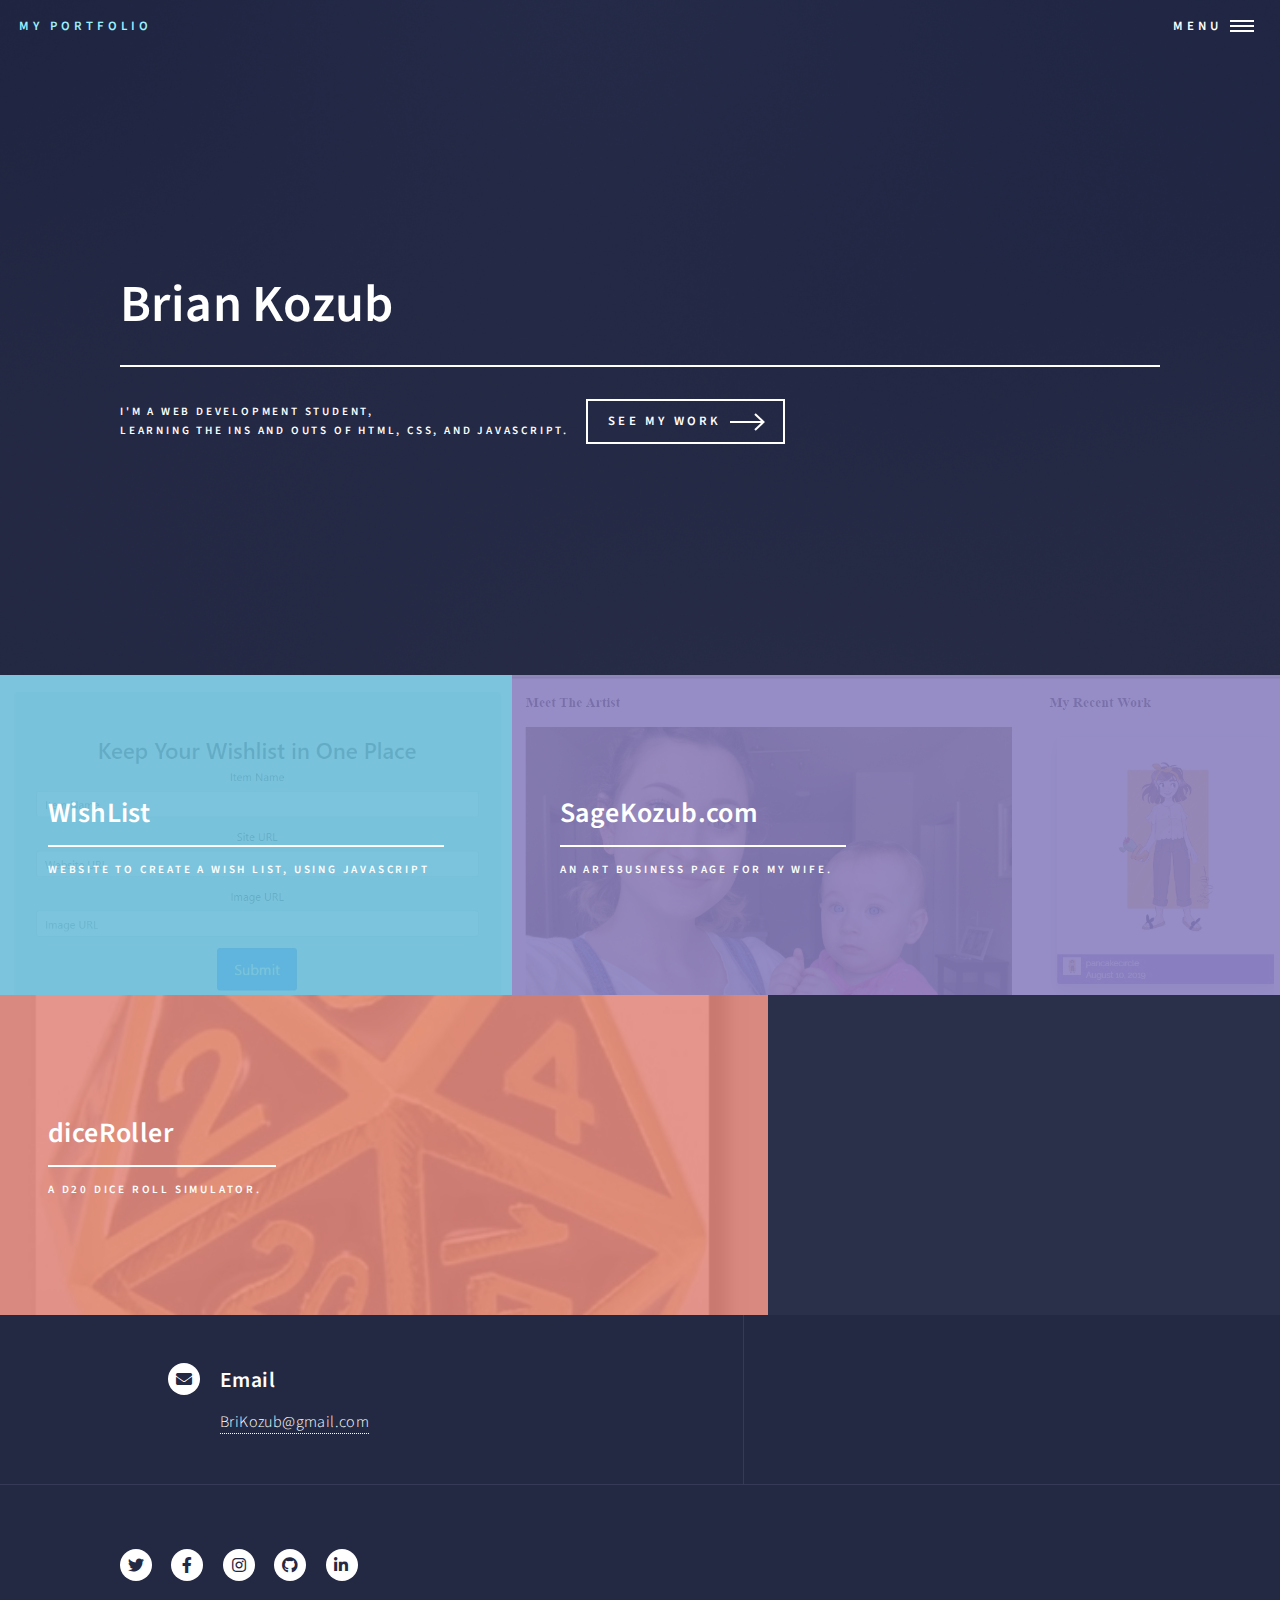
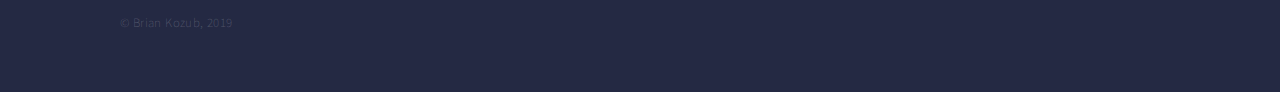
==== commit d5161068: "Added diceRoller and associated image." ====
--- a/index.html
+++ b/index.html
@@ -72,15 +72,15 @@
 										<p>An art business page for my wife.</p>
 									</header>
 								</article>
-			<!--					<article>
+								<article>
 									<span class="image">
 										<img src="images/pic03.jpg" alt="" />
 									</span>
 									<header class="major">
-										<h3><a href="landing.html" class="link">Magna</a></h3>
-										<p>Lorem etiam nullam</p>
+										<h3><a href="https://github.com/ticet11/diceRoller" class="link">diceRoller</a></h3>
+										<p>A d20 dice roll simulator.</p>
 									</header>
-								</article> -->
+								</article>
 				<!--				<article>
 									<span class="image">
 										<img src="images/pic04.jpg" alt="" />
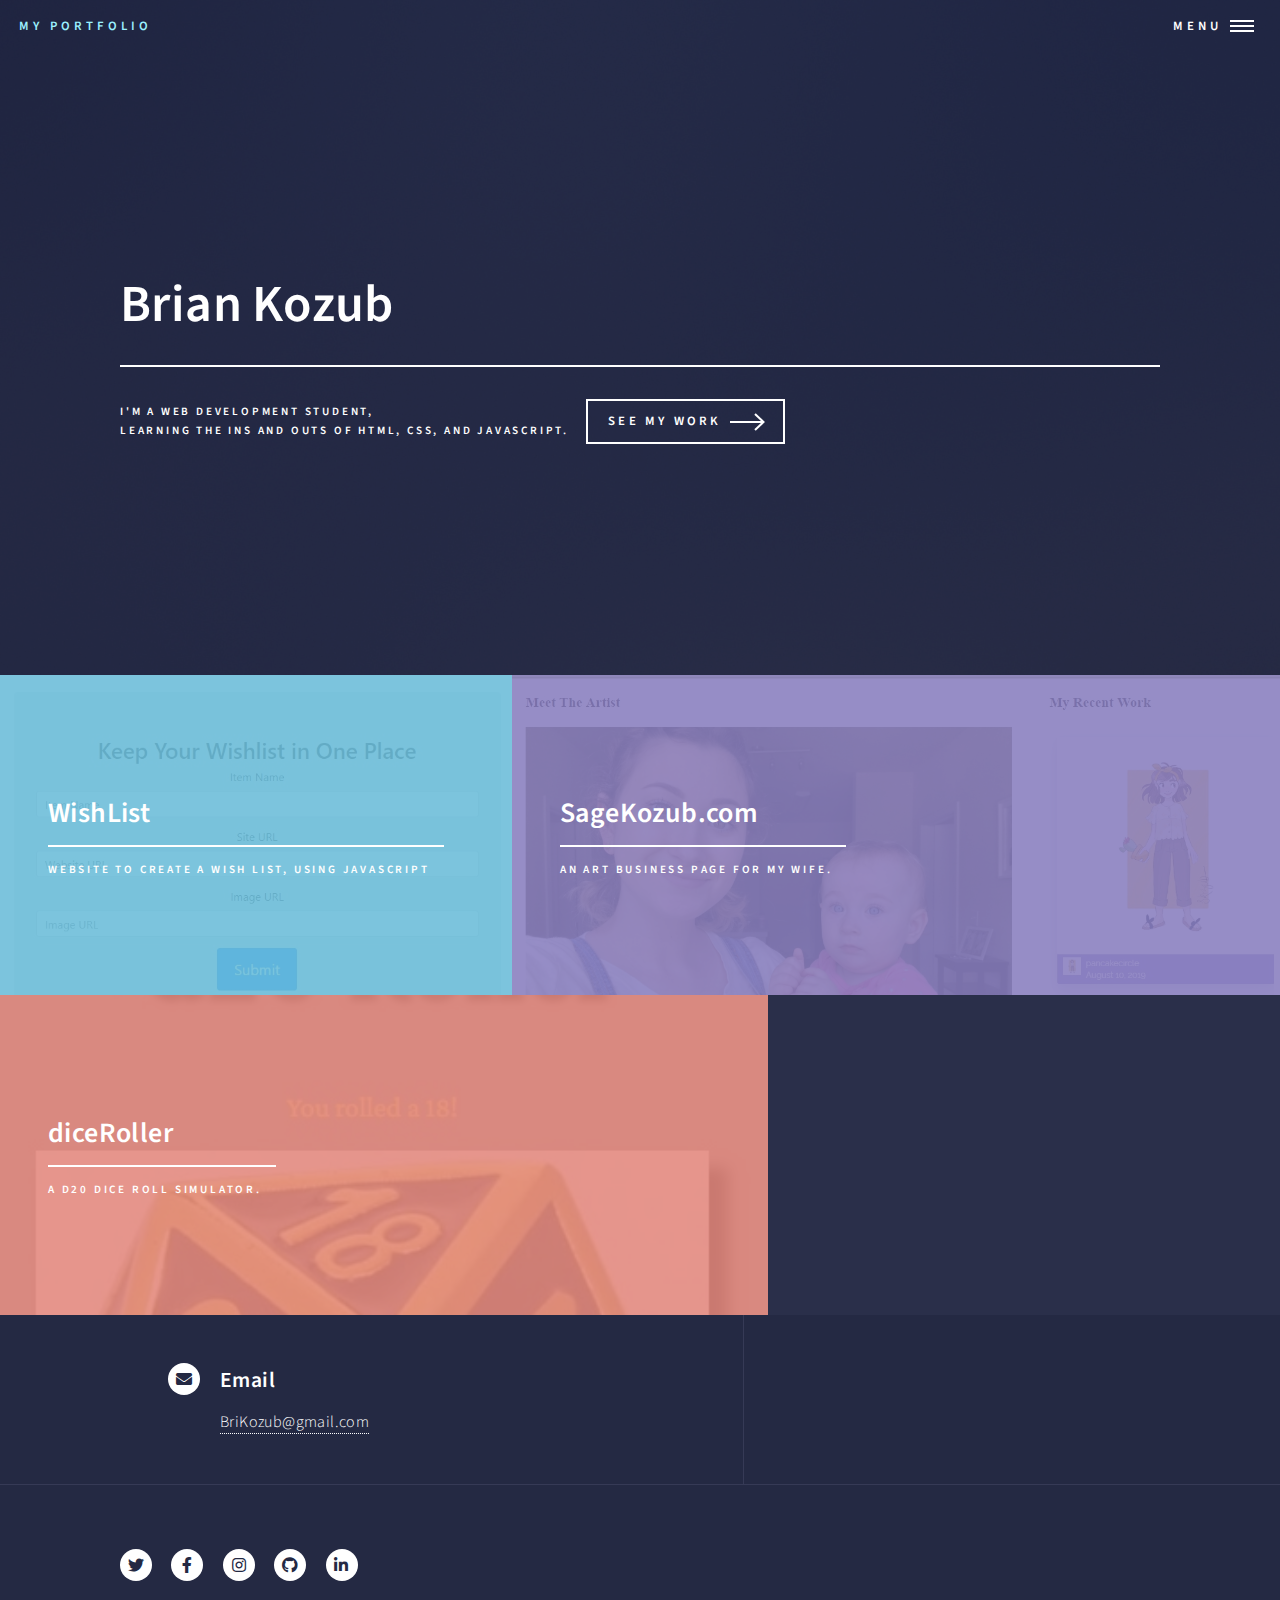
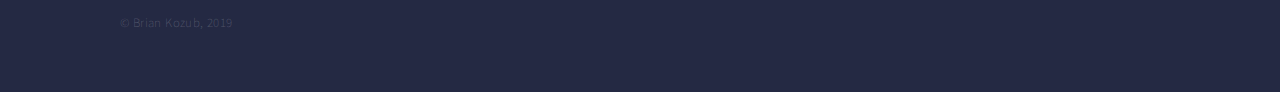
==== commit f7df234a: "Add working portfolio links." ====
--- a/index.html
+++ b/index.html
@@ -5,82 +5,85 @@
 	Free for personal and commercial use under the CCA 3.0 license (html5up.net/license)
 -->
 <html>
-	<head>
-		<title>My Portfolio</title>
-		<meta charset="utf-8" />
-		<meta name="viewport" content="width=device-width, initial-scale=1, user-scalable=no" />
-		<link rel="stylesheet" href="assets/css/main.css" />
-		<noscript><link rel="stylesheet" href="assets/css/noscript.css" /></noscript>
-	</head>
-	<body class="is-preload">
 
-		<!-- Wrapper -->
-			<div id="wrapper">
+<head>
+	<title>My Portfolio</title>
+	<meta charset="utf-8" />
+	<meta name="viewport" content="width=device-width, initial-scale=1, user-scalable=no" />
+	<link rel="stylesheet" href="assets/css/main.css" />
+	<noscript>
+		<link rel="stylesheet" href="assets/css/noscript.css" /></noscript>
+</head>
 
-				<!-- Header -->
-					<header id="header" class="alt">
-						<a href="index.html" class="logo">My Portfolio</span></a>
-						<nav>
-							<a href="#menu">Menu</a>
-						</nav>
+<body class="is-preload">
+
+	<!-- Wrapper -->
+	<div id="wrapper">
+
+		<!-- Header -->
+		<header id="header" class="alt">
+			<a href="index.html" class="logo">My Portfolio</span></a>
+			<nav>
+				<a href="#menu">Menu</a>
+			</nav>
+		</header>
+
+		<!-- Menu -->
+		<nav id="menu">
+			<ul class="links">
+				<li><a href="index.html">Home</a></li>
+				<li><a href="#one">My Work</a></li>
+			</ul>
+		</nav>
+
+		<!-- Banner -->
+		<section id="banner" class="major">
+			<div class="inner">
+				<header class="major">
+					<h1>Brian Kozub</h1>
+				</header>
+				<div class="content">
+					<p>I'm a web development student,<br>
+						learning the ins and outs of HTML, CSS, and JavaScript.</p>
+					<ul class="actions">
+						<li><a href="#one" class="button next scrolly">See my work</a></li>
+					</ul>
+				</div>
+			</div>
+		</section>
+
+		<!-- Main -->
+		<div id="main">
+
+			<!-- WishList -->
+			<section id="one" class="tiles">
+				<article>
+					<span class="image">
+						<img src="images/pic01.jpg" alt="" />
+					</span>
+					<header class="major">
+						<h3><a href="Wishlist/index.html" target="_blank" class="link">WishList</a></h3>
+						<p>Website to create a wish list, using JavaScript</p>
 					</header>
-
-				<!-- Menu -->
-					<nav id="menu">
-						<ul class="links">
-							<li><a href="index.html">Home</a></li>
-							<li><a href="#one">My Work</a></li>
-						</ul>
-					</nav>
-
-				<!-- Banner -->
-					<section id="banner" class="major">
-						<div class="inner">
-							<header class="major">
-								<h1>Brian Kozub</h1>
-							</header>
-							<div class="content">
-								<p>I'm a web development student,<br>
-									learning the ins and outs of HTML, CSS, and JavaScript.</p>
-								<ul class="actions">
-									<li><a href="#one" class="button next scrolly">See my work</a></li>
-								</ul>
-							</div>
-						</div>
-					</section>
-
-				<!-- Main -->
-					<div id="main">
-
-						<!-- WishList -->
-							<section id="one" class="tiles">
-								<article>
-									<span class="image">
-										<img src="images/pic01.jpg" alt="" />
-									</span>
-									<header class="major">
-										<h3><a href="https://github.com/ticet11/WishList" target="_blank" class="link">WishList</a></h3>
-										<p>Website to create a wish list, using JavaScript</p>
-									</header>
-								</article>
-								<article>
-									<span class="image">
-										<img src="images/pic02.jpg" alt="" />
-									</span>
-									<header class="major">
-										<h3><a href="https://github.com/ticet11/Art-By-Sage" class="link">SageKozub.com</a></h3>
-										<p>An art business page for my wife.</p>
-									</header>
-								</article>
-								<article>
-									<span class="image">
-										<img src="images/pic03.jpg" alt="" />
-									</span>
-									<header class="major">
-										<h3><a href="https://github.com/ticet11/diceRoller" class="link">diceRoller</a></h3>
-										<p>A d20 dice roll simulator.</p>
-									</header>
-								</article>
+				</article>
+				<article>
+					<span class="image">
+						<img src="images/pic02.jpg" alt="" />
+					</span>
+					<header class="major">
+						<h3><a href="SageKozub/index.html" class="link">SageKozub.com</a></h3>
+						<p>An art business page for my wife.</p>
+					</header>
+				</article>
+				<article>
+					<span class="image">
+						<img src="images/pic03.jpg" alt="" />
+					</span>
+					<header class="major">
+						<h3><a href="d20DiceRoller/index.html" class="link">diceRoller</a></h3>
+						<p>A d20 dice roll simulator.</p>
+					</header>
+				</article>
 				<!--				<article>
 									<span class="image">
 										<img src="images/pic04.jpg" alt="" />
@@ -99,7 +102,7 @@
 										<p>Ipsum dolor sit amet</p>
 									</header>
 								</article> -->
-						<!--		<article>
+				<!--		<article>
 									<span class="image">
 										<img src="images/pic06.jpg" alt="" />
 									</span>
@@ -108,51 +111,52 @@
 										<p>Feugiat amet tempus</p>
 									</header>
 								</article> -->
-							</section>
+			</section>
 
-					</div>
+		</div>
 
-				<!-- Contact -->
-					<section id="contact">
-						<div class="inner">
-							<section class="split">
-								<section>
-									<div class="contact-method">
-										<span class="icon solid alt fa-envelope"></span>
-										<h3>Email</h3>
-										<a href="#">BriKozub@gmail.com</a>
-									</div>
-								</section>
-							</section>
+		<!-- Contact -->
+		<section id="contact">
+			<div class="inner">
+				<section class="split">
+					<section>
+						<div class="contact-method">
+							<span class="icon solid alt fa-envelope"></span>
+							<h3>Email</h3>
+							<a href="#">BriKozub@gmail.com</a>
 						</div>
 					</section>
+				</section>
+			</div>
+		</section>
 
-				<!-- Footer -->
-					<footer id="footer">
-						<div class="inner">
-							<ul class="icons">
-								<li><a href="https://twitter.com/ticet11" class="icon brands alt fa-twitter"><span class="label">Twitter</span></a></li>
-								<li><a href="https://www.facebook.com/brian.m.kozub" class="icon brands alt fa-facebook-f"><span class="label">Facebook</span></a></li>
-								<li><a href="https://www.instagram.com/ticet11/" class="icon brands alt fa-instagram"><span class="label">Instagram</span></a></li>
-								<li><a href="https://github.com/ticet11" class="icon brands alt fa-github"><span class="label">GitHub</span></a></li>
-								<li><a href="https://www.linkedin.com/in/briankozub/" class="icon brands alt fa-linkedin-in"><span class="label">LinkedIn</span></a></li>
-							</ul>
-							<ul class="copyright">
-								<li>&copy; Brian Kozub, 2019</li>
-							</ul>
-						</div>
-					</footer>
+		<!-- Footer -->
+		<footer id="footer">
+			<div class="inner">
+				<ul class="icons">
+					<li><a href="https://twitter.com/ticet11" class="icon brands alt fa-twitter"><span class="label">Twitter</span></a></li>
+					<li><a href="https://www.facebook.com/brian.m.kozub" class="icon brands alt fa-facebook-f"><span class="label">Facebook</span></a></li>
+					<li><a href="https://www.instagram.com/ticet11/" class="icon brands alt fa-instagram"><span class="label">Instagram</span></a></li>
+					<li><a href="https://github.com/ticet11" class="icon brands alt fa-github"><span class="label">GitHub</span></a></li>
+					<li><a href="https://www.linkedin.com/in/briankozub/" class="icon brands alt fa-linkedin-in"><span class="label">LinkedIn</span></a></li>
+				</ul>
+				<ul class="copyright">
+					<li>&copy; Brian Kozub, 2019</li>
+				</ul>
+			</div>
+		</footer>
 
-			</div>
+	</div>
 
-		<!-- Scripts -->
-			<script src="assets/js/jquery.min.js"></script>
-			<script src="assets/js/jquery.scrolly.min.js"></script>
-			<script src="assets/js/jquery.scrollex.min.js"></script>
-			<script src="assets/js/browser.min.js"></script>
-			<script src="assets/js/breakpoints.min.js"></script>
-			<script src="assets/js/util.js"></script>
-			<script src="assets/js/main.js"></script>
+	<!-- Scripts -->
+	<script src="assets/js/jquery.min.js"></script>
+	<script src="assets/js/jquery.scrolly.min.js"></script>
+	<script src="assets/js/jquery.scrollex.min.js"></script>
+	<script src="assets/js/browser.min.js"></script>
+	<script src="assets/js/breakpoints.min.js"></script>
+	<script src="assets/js/util.js"></script>
+	<script src="assets/js/main.js"></script>
 
-	</body>
+</body>
+
 </html>
